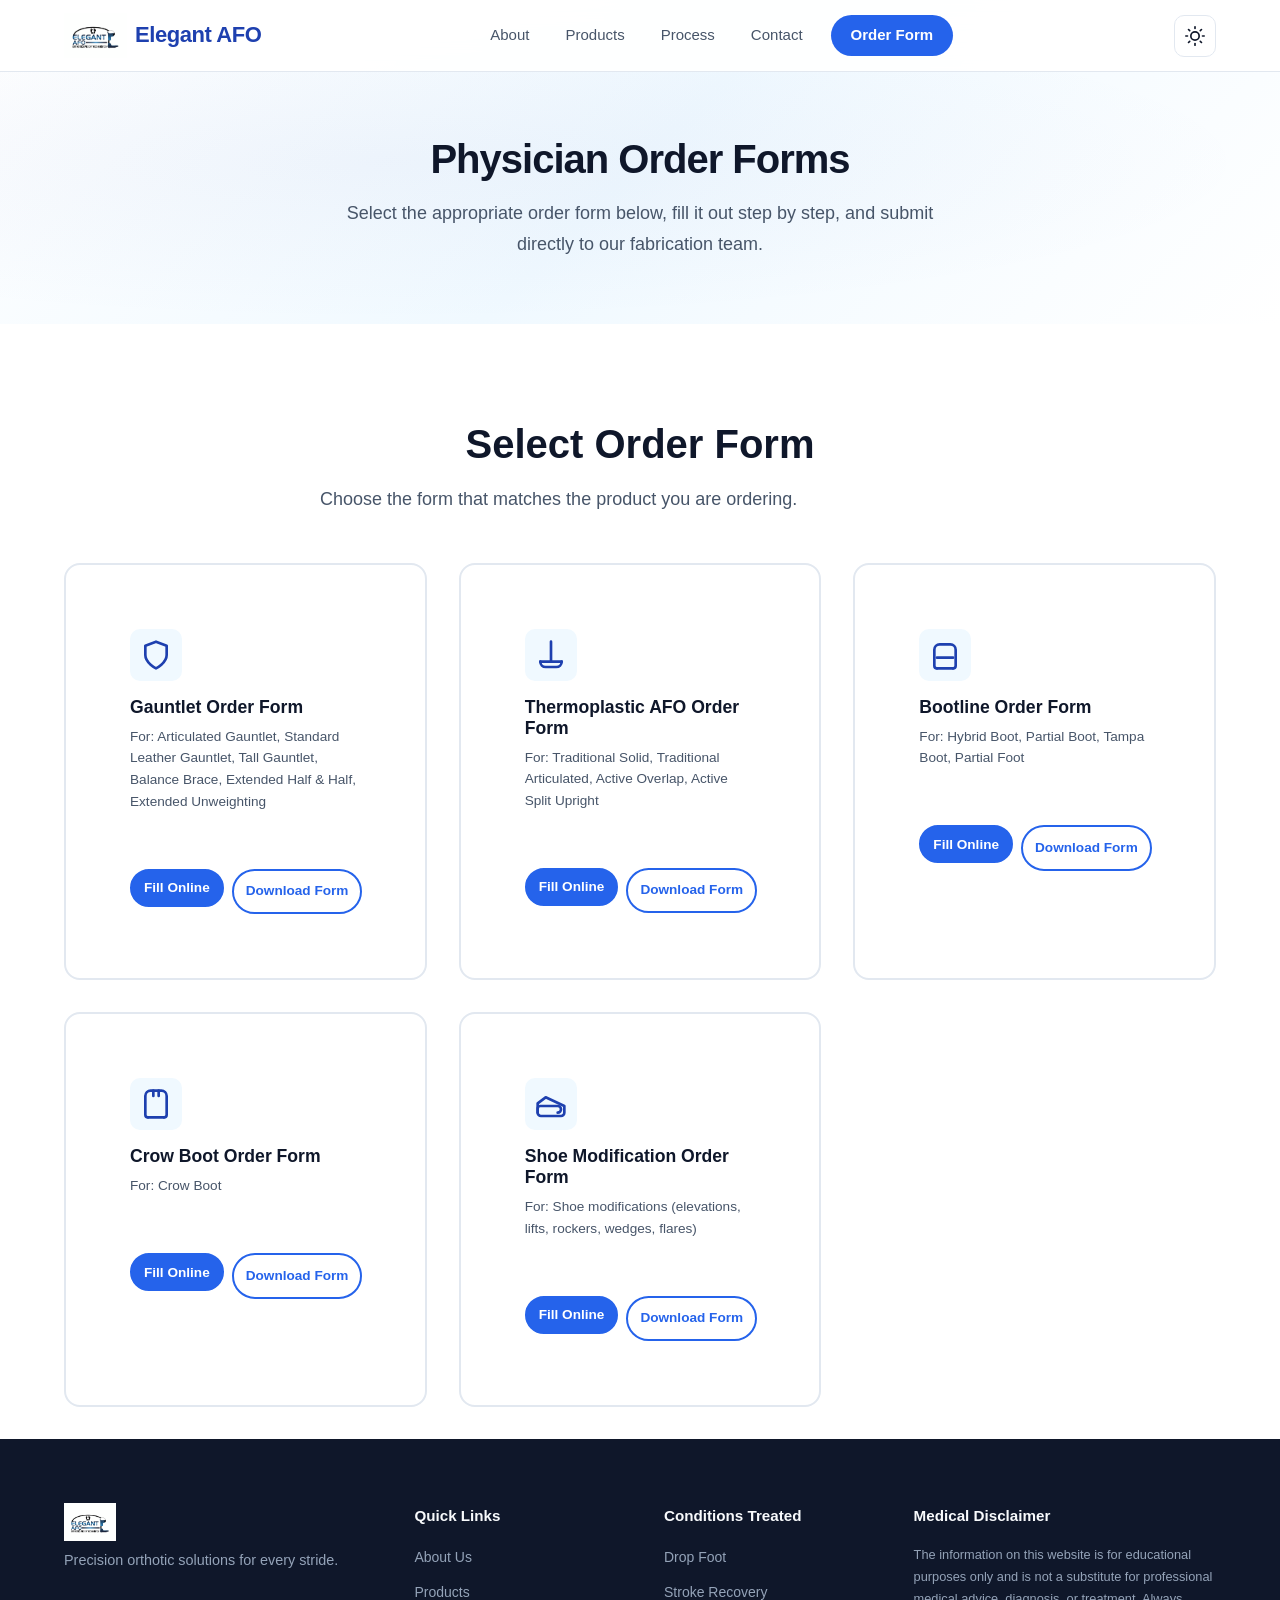
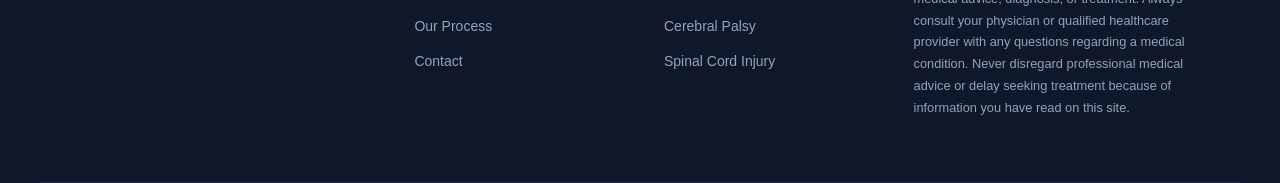
==== order.html @ f3513c24 "Replace meaningless order form icons with relevant product icons (shield, leg, boots)" ====
<!DOCTYPE html>
<html lang="en" data-theme="light">
<head>
  <meta charset="UTF-8">
  <meta name="viewport" content="width=device-width, initial-scale=1.0">
  <meta name="description" content="Submit custom AFO order forms directly to Elegant AFO Orthotics. Physicians can fill out order forms online in-browser and submit instantly.">
  <title>Order Form | Elegant AFO Orthotics</title>
  <link rel="stylesheet" href="style.css">
</head>
<body>

  <!-- ==================== HEADER & NAVIGATION ==================== -->
  <header class="site-header" role="banner">
    <nav class="navbar" role="navigation" aria-label="Main navigation">
      <div class="nav-container">
        <a href="index.html#hero" class="nav-logo" aria-label="Elegant AFO Orthotics - Home">
          <img src="logo.png" alt="Elegant AFO Orthotics company logo" class="logo-img" width="180" height="50">
          <span class="logo-text">Elegant AFO</span>
        </a>

        <button class="mobile-menu-btn" aria-label="Toggle navigation menu" aria-expanded="false" aria-controls="primary-nav">
          <span class="hamburger-line"></span>
          <span class="hamburger-line"></span>
          <span class="hamburger-line"></span>
        </button>

        <ul class="nav-links" id="primary-nav" role="menubar">
          <li role="none"><a href="index.html#about" role="menuitem" class="nav-link">About</a></li>
          <li role="none"><a href="index.html#products" role="menuitem" class="nav-link">Products</a></li>
          <li role="none"><a href="index.html#process" role="menuitem" class="nav-link">Process</a></li>
          <li role="none"><a href="index.html#contact" role="menuitem" class="nav-link">Contact</a></li>
          <li role="none">
            <a href="order.html" role="menuitem" class="nav-link nav-cta-link">Order Form</a>
          </li>
        </ul>

        <button class="theme-toggle" id="themeToggle" type="button" aria-label="Switch to dark mode">
          <svg class="icon-sun" xmlns="http://www.w3.org/2000/svg" width="20" height="20" viewBox="0 0 24 24" fill="none" stroke="currentColor" stroke-width="2" stroke-linecap="round" stroke-linejoin="round" aria-hidden="true">
            <circle cx="12" cy="12" r="5"></circle>
            <line x1="12" y1="1" x2="12" y2="3"></line>
            <line x1="12" y1="21" x2="12" y2="23"></line>
            <line x1="4.22" y1="4.22" x2="5.64" y2="5.64"></line>
            <line x1="18.36" y1="18.36" x2="19.78" y2="19.78"></line>
            <line x1="1" y1="12" x2="3" y2="12"></line>
            <line x1="21" y1="12" x2="23" y2="12"></line>
            <line x1="4.22" y1="19.78" x2="5.64" y2="18.36"></line>
            <line x1="18.36" y1="5.64" x2="19.78" y2="4.22"></line>
          </svg>
          <svg class="icon-moon" xmlns="http://www.w3.org/2000/svg" width="20" height="20" viewBox="0 0 24 24" fill="none" stroke="currentColor" stroke-width="2" stroke-linecap="round" stroke-linejoin="round" aria-hidden="true">
            <path d="M21 12.79A9 9 0 1 1 11.21 3 7 7 0 0 0 21 12.79z"></path>
          </svg>
        </button>
      </div>
    </nav>
  </header>

  <main id="main-content">

    <!-- ==================== HERO ==================== -->
    <section class="order-hero">
      <div class="order-hero-overlay"></div>
      <div class="order-hero-content">
        <h1 class="order-hero-title">Physician Order Forms</h1>
        <p class="order-hero-subtitle">
          Select the appropriate order form below, fill it out step by step, and submit directly to our fabrication team.
        </p>
      </div>
    </section>

    <!-- ==================== FORM TYPE SELECTOR (CARDS) ==================== -->
    <section class="section form-select-section" id="formSelectSection">
      <div class="container">
        <h2 class="section-title" style="text-align:center">Select Order Form</h2>
        <p class="section-lead">Choose the form that matches the product you are ordering.</p>

        <div class="form-cards-grid" id="formCardGrid">

          <div class="form-card" data-form="gauntlet">
            <button type="button" class="form-card-body" data-form="gauntlet" aria-pressed="false">
              <span class="form-card-icon">
                <svg xmlns="http://www.w3.org/2000/svg" width="32" height="32" viewBox="0 0 24 24" fill="none" stroke="currentColor" stroke-width="2" stroke-linecap="round" stroke-linejoin="round"><path d="M12 22s8-4 8-10V5l-8-3-8 3v7c0 6 8 10 8 10z"/></svg>
              </span>
              <span class="form-card-title">Gauntlet Order Form</span>
              <span class="form-card-desc">For: Articulated Gauntlet, Standard Leather Gauntlet, Tall Gauntlet, Balance Brace, Extended Half &amp; Half, Extended Unweighting</span>
            </button>
            <div class="form-card-actions">
              <button type="button" class="form-card-btn form-card-btn-primary" data-form="gauntlet">Fill Online</button>
              <a href="Order forms/Gauntlet Order Form (Fillable).pdf" class="form-card-btn form-card-btn-secondary" download target="_blank" rel="noopener noreferrer">Download Form</a>
            </div>
          </div>

          <div class="form-card" data-form="thermoplastic">
            <button type="button" class="form-card-body" data-form="thermoplastic" aria-pressed="false">
              <span class="form-card-icon">
                <svg xmlns="http://www.w3.org/2000/svg" width="32" height="32" viewBox="0 0 24 24" fill="none" stroke="currentColor" stroke-width="2" stroke-linecap="round" stroke-linejoin="round"><path d="M12 2v15"/><path d="M4 17h16"/><path d="M4 17a4 4 0 0 0 4 4h8a4 4 0 0 0 4-4"/></svg>
              </span>
              <span class="form-card-title">Thermoplastic AFO Order Form</span>
              <span class="form-card-desc">For: Traditional Solid, Traditional Articulated, Active Overlap, Active Split Upright</span>
            </button>
            <div class="form-card-actions">
              <button type="button" class="form-card-btn form-card-btn-primary" data-form="thermoplastic">Fill Online</button>
              <a href="Order forms/Thermoplastic AFO Order Form (Fillable).pdf" class="form-card-btn form-card-btn-secondary" download target="_blank" rel="noopener noreferrer">Download Form</a>
            </div>
          </div>

          <div class="form-card" data-form="bootline">
            <button type="button" class="form-card-body" data-form="bootline" aria-pressed="false">
              <span class="form-card-icon">
                <svg xmlns="http://www.w3.org/2000/svg" width="32" height="32" viewBox="0 0 24 24" fill="none" stroke="currentColor" stroke-width="2" stroke-linecap="round" stroke-linejoin="round"><path d="M6 22h12"/><path d="M6 22a2 2 0 0 1-2-2V8a4 4 0 0 1 4-4h8a4 4 0 0 1 4 4v12a2 2 0 0 1-2 2"/><path d="M6 14h12"/></svg>
              </span>
              <span class="form-card-title">Bootline Order Form</span>
              <span class="form-card-desc">For: Hybrid Boot, Partial Boot, Tampa Boot, Partial Foot</span>
            </button>
            <div class="form-card-actions">
              <button type="button" class="form-card-btn form-card-btn-primary" data-form="bootline">Fill Online</button>
              <a href="Order forms/Bootline Order Form (Fillable).pdf" class="form-card-btn form-card-btn-secondary" download target="_blank" rel="noopener noreferrer">Download Form</a>
            </div>
          </div>

          <div class="form-card" data-form="crow">
            <button type="button" class="form-card-body" data-form="crow" aria-pressed="false">
              <span class="form-card-icon">
                <svg xmlns="http://www.w3.org/2000/svg" width="32" height="32" viewBox="0 0 24 24" fill="none" stroke="currentColor" stroke-width="2" stroke-linecap="round" stroke-linejoin="round"><path d="M6 22h12"/><path d="M6 22a2 2 0 0 1-2-2V6a4 4 0 0 1 4-4h8a4 4 0 0 1 4 4v14a2 2 0 0 1-2 2"/><path d="M10 2v4"/><path d="M14 2v4"/></svg>
              </span>
              <span class="form-card-title">Crow Boot Order Form</span>
              <span class="form-card-desc">For: Crow Boot</span>
            </button>
            <div class="form-card-actions">
              <button type="button" class="form-card-btn form-card-btn-primary" data-form="crow">Fill Online</button>
              <a href="Order forms/Crow Boot Order Form (Fillable).pdf" class="form-card-btn form-card-btn-secondary" download target="_blank" rel="noopener noreferrer">Download Form</a>
            </div>
          </div>

          <div class="form-card" data-form="shoe">
            <button type="button" class="form-card-body" data-form="shoe" aria-pressed="false">
              <span class="form-card-icon">
                <svg xmlns="http://www.w3.org/2000/svg" width="32" height="32" viewBox="0 0 24 24" fill="none" stroke="currentColor" stroke-width="2" stroke-linecap="round" stroke-linejoin="round"><path d="M17 18.5a2.5 2.5 0 0 0 0-5H4a2 2 0 0 0-2 2v3"></path><path d="M2 18.5a2.5 2.5 0 0 0 2.5 2.5h15a2.5 2.5 0 0 0 2.5-2.5v-5L8 7l-6 4.5v7Z"></path></svg>
              </span>
              <span class="form-card-title">Shoe Modification Order Form</span>
              <span class="form-card-desc">For: Shoe modifications (elevations, lifts, rockers, wedges, flares)</span>
            </button>
            <div class="form-card-actions">
              <button type="button" class="form-card-btn form-card-btn-primary" data-form="shoe">Fill Online</button>
              <a href="Order forms/Shoe Modification Order Form (Fillable).pdf" class="form-card-btn form-card-btn-secondary" download target="_blank" rel="noopener noreferrer">Download Form</a>
            </div>
          </div>

        </div>
      </div>
    </section>

    <!-- ==================== STEPPER ORDER FORM ==================== -->
    <section class="section order-form-section" id="orderFormSection" style="display:none">
      <div class="container">
        <div class="order-form-card" id="orderFormWrapper">

          <!-- Header -->
          <div class="order-form-header">
            <div class="form-header-top">
              <h2 class="section-title" id="selectedFormTitle" style="margin-bottom:0"></h2>
              <button type="button" id="changeProductBtn" class="btn-link">Change product</button>
            </div>
            <p class="section-lead" style="margin-bottom:0">Complete the steps below to submit your order.</p>
          </div>

          <!-- Progress Bar -->
          <div class="stepper" id="stepper">
            <div class="step-indicator active" data-step="1">
              <span class="step-circle">1</span>
              <span class="step-label">Prescriber &amp; Patient</span>
            </div>
            <div class="step-connector"></div>
            <div class="step-indicator" data-step="2">
              <span class="step-circle">2</span>
              <span class="step-label">Product Specs</span>
            </div>
            <div class="step-connector"></div>
            <div class="step-indicator" data-step="3">
              <span class="step-circle">3</span>
              <span class="step-label">Review &amp; Submit</span>
            </div>
          </div>

          <form id="orderForm" action="https://formspree.io/f/mgogaeew" method="POST">

            <input type="hidden" name="_subject" id="formSubject" value="">
            <input type="hidden" name="formType" id="formTypeInput" value="">

            <!-- ====== STEP 1: Prescriber & Patient ====== -->
            <div class="step-panel active" id="step1">

              <fieldset class="form-fieldset">
                <legend class="fieldset-legend">Prescriber Information</legend>
                <div class="form-row">
                  <div class="form-group">
                    <label for="physicianName">Physician Name <span class="required">*</span></label>
                    <input type="text" id="physicianName" name="physicianName" required placeholder="Full name">
                  </div>
                  <div class="form-group">
                    <label for="facility">Facility Name</label>
                    <input type="text" id="facility" name="facility" placeholder="Clinic or hospital">
                  </div>
                </div>
                <div class="form-row">
                  <div class="form-group">
                    <label for="physicianEmail">Email Address <span class="required">*</span></label>
                    <input type="email" id="physicianEmail" name="physicianEmail" required placeholder="you@clinic.com">
                  </div>
                  <div class="form-group">
                    <label for="physicianPhone">Phone Number</label>
                    <input type="tel" id="physicianPhone" name="physicianPhone" placeholder="(818) 000-0000">
                  </div>
                </div>
              </fieldset>

              <fieldset class="form-fieldset">
                <legend class="fieldset-legend">Patient Information</legend>
                <div class="form-row">
                  <div class="form-group">
                    <label for="patientName">Patient Name <span class="required">*</span></label>
                    <input type="text" id="patientName" name="patientName" required placeholder="Full name">
                  </div>
                  <div class="form-group">
                    <label for="patientDob">Date of Birth</label>
                    <input type="date" id="patientDob" name="patientDob">
                  </div>
                </div>
                <div class="form-row form-row-4col">
                  <div class="form-group">
                    <label for="patientHeight">Height</label>
                    <input type="text" id="patientHeight" name="patientHeight" placeholder="e.g. 5'10&quot;">
                  </div>
                  <div class="form-group">
                    <label for="patientWeight">Weight</label>
                    <input type="text" id="patientWeight" name="patientWeight" placeholder="lbs">
                  </div>
                  <div class="form-group">
                    <label for="shoeSize">Shoe Size</label>
                    <input type="text" id="shoeSize" name="shoeSize" placeholder="e.g. 9D">
                  </div>
                </div>
                <div class="form-row form-row-3col">
                  <div class="form-group">
                    <label for="gender">Gender</label>
                    <select id="gender" name="gender">
                      <option value="">Select...</option>
                      <option value="Male">Male</option>
                      <option value="Female">Female</option>
                    </select>
                  </div>
                  <div class="form-group">
                    <label for="laterality">Laterality</label>
                    <select id="laterality" name="laterality">
                      <option value="">Select...</option>
                      <option value="Left">Left</option>
                      <option value="Right">Right</option>
                      <option value="Bilateral">Bilateral</option>
                    </select>
                  </div>
                  <div class="form-group">
                    <label for="icd10">ICD-10 Code</label>
                    <input type="text" id="icd10" name="icd10" placeholder="e.g. M21.37">
                  </div>
                </div>
                <div class="form-group">
                  <label for="diagnosis">Diagnosis <span class="required">*</span></label>
                  <input type="text" id="diagnosis" name="diagnosis" required placeholder="Primary diagnosis">
                </div>
              </fieldset>

            </div>

            <!-- ====== STEP 2: Product Specs ====== -->
            <div class="step-panel" id="step2">

              <!-- Gauntlet -->
              <div class="product-section" id="section-gauntlet" data-product="gauntlet" hidden>
                <fieldset class="form-fieldset">
                  <legend class="fieldset-legend">Gauntlet Specifications</legend>
                  <div class="form-row">
                    <div class="form-group">
                      <label for="gauntletHeight">Overall Height</label>
                      <input type="text" id="gauntletHeight" name="gauntletHeight" placeholder="e.g. Standard, Tall">
                    </div>
                    <div class="form-group">
                      <label for="gauntletLeatherColor">Leather Color</label>
                      <select id="gauntletLeatherColor" name="gauntletLeatherColor">
                        <option value="">Select...</option>
                        <option value="Black">Black</option>
                        <option value="Brown">Brown</option>
                        <option value="Tan">Tan</option>
                        <option value="White">White</option>
                        <option value="Beige">Beige</option>
                      </select>
                    </div>
                  </div>
                  <div class="form-row">
                    <div class="form-group">
                      <label for="gauntletHeel">Heel Style</label>
                      <select id="gauntletHeel" name="gauntletHeel">
                        <option value="">Select...</option>
                        <option value="Standard">Standard</option>
                        <option value="Extended">Extended</option>
                        <option value="Extended Flange">Extended Flange</option>
                      </select>
                    </div>
                    <div class="form-group">
                      <label for="gauntletClosure">Closure Type</label>
                      <select id="gauntletClosure" name="gauntletClosure">
                        <option value="">Select...</option>
                        <option value="Standard">Standard</option>
                        <option value="Velcro">Velcro</option>
                        <option value="Lace Up">Lace Up</option>
                        <option value="Combination">Combination</option>
                        <option value="Buckle">Buckle</option>
                      </select>
                    </div>
                  </div>
                  <div class="form-row">
                    <div class="form-group">
                      <label for="gauntletJoint">Joint Selection</label>
                      <input type="text" id="gauntletJoint" name="gauntletJoint" placeholder="Joint type or N/A">
                    </div>
                    <div class="form-group">
                      <label for="gauntletPlasticThickness">Plastic Thickness</label>
                      <select id="gauntletPlasticThickness" name="gauntletPlasticThickness">
                        <option value="">Select...</option>
                        <option value="3/16">3/16</option>
                        <option value="1/4">1/4</option>
                        <option value="5/16">5/16</option>
                        <option value="3/8">3/8</option>
                      </select>
                    </div>
                  </div>
                  <div class="form-row form-row-3col">
                    <div class="form-group checkbox-group">
                      <label class="checkbox-label">
                        <input type="checkbox" name="gauntletExtraPadding" value="yes">
                        <span>Extra Padding</span>
                      </label>
                    </div>
                    <div class="form-group checkbox-group">
                      <label class="checkbox-label">
                        <input type="checkbox" name="gauntletRemovableInsert" value="yes">
                        <span>Removable Insert</span>
                      </label>
                    </div>
                    <div class="form-group">
                      <label for="gauntletFootplateTrim">Foot Plate Trim</label>
                      <input type="text" id="gauntletFootplateTrim" name="gauntletFootplateTrim" placeholder="Trim type">
                    </div>
                  </div>
                  <div class="form-group">
                    <label for="gauntletFootplateCover">Foot Plate Cover</label>
                    <input type="text" id="gauntletFootplateCover" name="gauntletFootplateCover" placeholder="Cover type">
                  </div>
                </fieldset>
              </div>

              <!-- Thermoplastic AFO -->
              <div class="product-section" id="section-thermoplastic" data-product="thermoplastic" hidden>
                <fieldset class="form-fieldset">
                  <legend class="fieldset-legend">Thermoplastic AFO Specifications</legend>
                  <div class="form-group">
                    <label for="thermoProductType">Product Type</label>
                    <select id="thermoProductType" name="thermoProductType">
                      <option value="">Select...</option>
                      <option value="Traditional Solid">Traditional Solid</option>
                      <option value="Traditional Articulated">Traditional Articulated</option>
                      <option value="Active Overlap">Active Overlap</option>
                      <option value="Active Split Upright">Active Split Upright</option>
                    </select>
                  </div>
                  <div class="form-row">
                    <div class="form-group">
                      <label for="thermoColor">Color</label>
                      <input type="text" id="thermoColor" name="thermoColor" placeholder="Color choice">
                    </div>
                    <div class="form-group">
                      <label for="thermoTrimLine">Trim Line</label>
                      <input type="text" id="thermoTrimLine" name="thermoTrimLine" placeholder="Trim line specification">
                    </div>
                  </div>
                  <div class="form-row">
                    <div class="form-group">
                      <label for="thermoHinge">Hinge</label>
                      <input type="text" id="thermoHinge" name="thermoHinge" placeholder="Hinge type">
                    </div>
                    <div class="form-group">
                      <label for="thermoPlasticType">Plastic Type</label>
                      <input type="text" id="thermoPlasticType" name="thermoPlasticType" placeholder="e.g. Polypro, Copolyester">
                    </div>
                  </div>
                  <div class="form-row">
                    <div class="form-group">
                      <label for="thermoPlasticThickness">Plastic Thickness</label>
                      <select id="thermoPlasticThickness" name="thermoPlasticThickness">
                        <option value="">Select...</option>
                        <option value="3/16">3/16</option>
                        <option value="1/4">1/4</option>
                        <option value="5/16">5/16</option>
                        <option value="3/8">3/8</option>
                      </select>
                    </div>
                    <div class="form-group checkbox-group">
                      <label class="checkbox-label">
                        <input type="checkbox" name="thermoFoamLining" value="yes">
                        <span>Foam Lining</span>
                      </label>
                    </div>
                  </div>
                  <div class="form-row">
                    <div class="form-group">
                      <label for="thermoHeelCup">Heel Cup</label>
                      <input type="text" id="thermoHeelCup" name="thermoHeelCup" placeholder="Heel cup type or N/A">
                    </div>
                    <div class="form-group">
                      <label for="thermoDurometer">Durometer</label>
                      <input type="text" id="thermoDurometer" name="thermoDurometer" placeholder="e.g. 40, 50, 60">
                    </div>
                  </div>
                  <div class="form-row">
                    <div class="form-group">
                      <label for="thermoPlantarStop">Plantar Stop</label>
                      <input type="text" id="thermoPlantarStop" name="thermoPlantarStop" placeholder="Degree of plantar stop">
                    </div>
                    <div class="form-group">
                      <label for="thermoFootplateTrim">Foot Plate Trim</label>
                      <input type="text" id="thermoFootplateTrim" name="thermoFootplateTrim" placeholder="Trim type">
                    </div>
                  </div>
                  <div class="form-group">
                    <label for="thermoFootplateCover">Foot Plate Cover</label>
                    <input type="text" id="thermoFootplateCover" name="thermoFootplateCover" placeholder="Cover type">
                  </div>
                </fieldset>
              </div>

              <!-- Bootline -->
              <div class="product-section" id="section-bootline" data-product="bootline" hidden>
                <fieldset class="form-fieldset">
                  <legend class="fieldset-legend">Bootline Specifications</legend>
                  <div class="form-row">
                    <div class="form-group">
                      <label for="bootlineRocker">Rocker Type</label>
                      <input type="text" id="bootlineRocker" name="bootlineRocker" placeholder="Rocker style">
                    </div>
                    <div class="form-group">
                      <label for="bootlineMidCalfHeight">Mid-Calf Height</label>
                      <input type="text" id="bootlineMidCalfHeight" name="bootlineMidCalfHeight" placeholder="Inches">
                    </div>
                  </div>
                  <div class="form-row">
                    <div class="form-group">
                      <label for="bootlineMidCalfCirc">Mid-Calf Circumference</label>
                      <input type="text" id="bootlineMidCalfCirc" name="bootlineMidCalfCirc" placeholder="Inches">
                    </div>
                    <div class="form-group">
                      <label for="bootlineForefoot">Forefoot Measurement</label>
                      <input type="text" id="bootlineForefoot" name="bootlineForefoot" placeholder="Width or circumference">
                    </div>
                  </div>
                </fieldset>
              </div>

              <!-- Crow Boot -->
              <div class="product-section" id="section-crow" data-product="crow" hidden>
                <fieldset class="form-fieldset">
                  <legend class="fieldset-legend">Crow Boot Specifications</legend>
                  <div class="form-row">
                    <div class="form-group">
                      <label for="crowRocker">Rocker Type</label>
                      <input type="text" id="crowRocker" name="crowRocker" placeholder="Rocker style">
                    </div>
                    <div class="form-group">
                      <label for="crowPlasticColor">Plastic Color</label>
                      <input type="text" id="crowPlasticColor" name="crowPlasticColor" placeholder="Color choice">
                    </div>
                  </div>
                  <div class="form-row">
                    <div class="form-group">
                      <label for="crowPlasticType">Plastic Type</label>
                      <input type="text" id="crowPlasticType" name="crowPlasticType" placeholder="e.g. Polypro, Copolyester">
                    </div>
                    <div class="form-group">
                      <label for="crowLiner">Liner</label>
                      <input type="text" id="crowLiner" name="crowLiner" placeholder="Liner type">
                    </div>
                  </div>
                </fieldset>
              </div>

              <!-- Shoe Modification -->
              <div class="product-section" id="section-shoe" data-product="shoe" hidden>
                <fieldset class="form-fieldset">
                  <legend class="fieldset-legend">Shoe Modification Specifications</legend>
                  <p class="fieldset-hint">Select all modification types required:</p>
                  <div class="checkbox-grid">
                    <label class="checkbox-label"><input type="checkbox" name="shoeModType" value="Elevation"><span>Elevation</span></label>
                    <label class="checkbox-label"><input type="checkbox" name="shoeModType" value="Lift"><span>Lift</span></label>
                    <label class="checkbox-label"><input type="checkbox" name="shoeModType" value="Rocker"><span>Rocker</span></label>
                    <label class="checkbox-label"><input type="checkbox" name="shoeModType" value="Wedge"><span>Wedge</span></label>
                    <label class="checkbox-label"><input type="checkbox" name="shoeModType" value="Flare"><span>Flare</span></label>
                    <label class="checkbox-label"><input type="checkbox" name="shoeModType" value="Heel Cup"><span>Heel Cup</span></label>
                    <label class="checkbox-label"><input type="checkbox" name="shoeModType" value="Pad"><span>Pad</span></label>
                    <label class="checkbox-label"><input type="checkbox" name="shoeModType" value="Arch Support"><span>Arch Support</span></label>
                    <label class="checkbox-label"><input type="checkbox" name="shoeModType" value="Metatarsal Pad"><span>Metatarsal Pad</span></label>
                    <label class="checkbox-label"><input type="checkbox" name="shoeModType" value="Other"><span>Other</span></label>
                  </div>
                  <div class="form-group" style="margin-top:var(--space-lg)">
                    <label for="shoeModOtherDesc">If Other, describe:</label>
                    <input type="text" id="shoeModOtherDesc" name="shoeModOtherDesc" placeholder="Describe the modification">
                  </div>
                </fieldset>
              </div>

              <!-- Cast Correction -->
              <div class="product-section" id="section-cast" data-product="cast" hidden>
                <fieldset class="form-fieldset">
                  <legend class="fieldset-legend">Cast Correction</legend>
                  <div class="form-row form-row-3col">
                    <div class="form-group">
                      <label for="castAnkle">Ankle Angle</label>
                      <input type="text" id="castAnkle" name="castAnkle" placeholder="Degrees">
                    </div>
                    <div class="form-group">
                      <label for="castHindfoot">Hindfoot Position</label>
                      <input type="text" id="castHindfoot" name="castHindfoot" placeholder="Varus/Valgus degrees">
                    </div>
                    <div class="form-group">
                      <label for="castForefoot">Forefoot Position</label>
                      <input type="text" id="castForefoot" name="castForefoot" placeholder="Varus/Valgus degrees">
                    </div>
                  </div>
                </fieldset>
              </div>

            </div>

            <!-- ====== STEP 3: Review & Submit ====== -->
            <div class="step-panel" id="step3">

              <!-- Review Summary -->
              <div class="review-section">
                <h3 class="review-heading">Order Summary</h3>
                <div id="reviewContent" class="review-content">
                  <p class="text-muted" style="text-align:center;padding:var(--space-xl) 0">Loading summary...</p>
                </div>
              </div>

              <fieldset class="form-fieldset">
                <legend class="fieldset-legend">Shipping &amp; Billing</legend>
                <div class="form-row">
                  <div class="form-group">
                    <label for="shipToName">Ship To Name <span class="required">*</span></label>
                    <input type="text" id="shipToName" name="shipToName" required placeholder="Recipient name">
                  </div>
                  <div class="form-group">
                    <label for="billToName">Bill To Name</label>
                    <input type="text" id="billToName" name="billToName" placeholder="If different from ship to">
                  </div>
                </div>
                <div class="form-group">
                  <label for="shipToAddress">Ship To Address <span class="required">*</span></label>
                  <input type="text" id="shipToAddress" name="shipToAddress" required placeholder="Street address, city, state, zip">
                </div>
                <div class="form-row">
                  <div class="form-group">
                    <label for="poNumber">PO Number</label>
                    <input type="text" id="poNumber" name="poNumber" placeholder="Purchase order number">
                  </div>
                  <div class="form-group">
                    <label for="priority">Fabrication Priority</label>
                    <select id="priority" name="priority">
                      <option value="Standard">Standard</option>
                      <option value="Rush">Rush</option>
                      <option value="Emergency">Emergency</option>
                    </select>
                  </div>
                </div>
              </fieldset>

              <fieldset class="form-fieldset">
                <legend class="fieldset-legend">Additional Notes</legend>
                <div class="form-group">
                  <label for="shippingMethod">Shipping Method</label>
                  <select id="shippingMethod" name="shippingMethod">
                    <option value="Ground">Ground</option>
                    <option value="3 Day">3 Day</option>
                    <option value="2 Day">2 Day</option>
                    <option value="Overnight">Overnight</option>
                  </select>
                </div>
                <div class="form-group">
                  <label for="formNotes">Special Instructions</label>
                  <textarea id="formNotes" name="formNotes" rows="3" placeholder="Any special instructions or notes for our fabrication team"></textarea>
                </div>
              </fieldset>

              <div class="form-actions">
                <button type="submit" class="btn btn-primary btn-submit btn-order-submit">Submit Order</button>
                <div class="form-actions-secondary">
                  <a href="#" id="downloadBlankLink" class="btn btn-secondary" style="display:none" download>Download Blank PDF</a>
                </div>
              </div>

            </div>

            <!-- ====== STEP NAVIGATION ====== -->
            <div class="step-nav">
              <button type="button" class="btn btn-secondary" id="prevBtn" style="display:none">
                <svg xmlns="http://www.w3.org/2000/svg" width="16" height="16" viewBox="0 0 24 24" fill="none" stroke="currentColor" stroke-width="2" stroke-linecap="round" stroke-linejoin="round"><polyline points="15 18 9 12 15 6"></polyline></svg>
                Back
              </button>
              <button type="button" class="btn btn-primary" id="nextBtn">
                Next
                <svg xmlns="http://www.w3.org/2000/svg" width="16" height="16" viewBox="0 0 24 24" fill="none" stroke="currentColor" stroke-width="2" stroke-linecap="round" stroke-linejoin="round"><polyline points="9 18 15 12 9 6"></polyline></svg>
              </button>
            </div>

          </form>

          <div class="form-success" id="orderSuccess" role="status" aria-live="polite" hidden>
            <svg xmlns="http://www.w3.org/2000/svg" width="24" height="24" viewBox="0 0 24 24" fill="none" stroke="currentColor" stroke-width="2" stroke-linecap="round" stroke-linejoin="round" aria-hidden="true"><path d="M22 11.08V12a10 10 0 1 1-5.93-9.14"></path><polyline points="22 4 12 14.01 9 11.01"></polyline></svg>
            <p><strong>Order submitted!</strong> Your order has been received. Our fabrication team will review it and contact you within one business day.</p>
          </div>

        </div>
      </div>
    </section>

  </main>

  <!-- ==================== FOOTER ==================== -->
  <footer class="site-footer" role="contentinfo">
    <div class="container footer-grid">
      <div class="footer-brand">
        <img src="logo.png" alt="Elegant AFO Orthotics logo" class="footer-logo" width="140" height="40">
        <p class="footer-tagline">Precision orthotic solutions for every stride.</p>
      </div>
      <div class="footer-links">
        <h4>Quick Links</h4>
        <ul>
          <li><a href="index.html#about">About Us</a></li>
          <li><a href="index.html#products">Products</a></li>
          <li><a href="index.html#process">Our Process</a></li>
          <li><a href="index.html#contact">Contact</a></li>
        </ul>
      </div>
      <div class="footer-links">
        <h4>Conditions Treated</h4>
        <ul>
          <li><a href="index.html#products">Drop Foot</a></li>
          <li><a href="index.html#products">Stroke Recovery</a></li>
          <li><a href="index.html#products">Cerebral Palsy</a></li>
          <li><a href="index.html#products">Spinal Cord Injury</a></li>
        </ul>
      </div>
      <div class="footer-disclaimer">
        <h4>Medical Disclaimer</h4>
        <p>The information on this website is for educational purposes only and is not a substitute for professional medical advice, diagnosis, or treatment. Always consult your physician or qualified healthcare provider with any questions regarding a medical condition. Never disregard professional medical advice or delay seeking treatment because of information you have read on this site.</p>
      </div>
    </div>
  </footer>

  <script src="main.js"></script>
  <script src="order.js"></script>
</body>
</html>
---- style.css ----
/* ============================================================
   ELEGANT AFO ORTHOTICS - MASTER STYLESHEET
   ============================================================ */

/* ---------- CSS CUSTOM PROPERTIES (Light Mode Default) ---------- */
:root {
  /* Brand palette */
  --primary-blue: #0F172A;
  --brand-blue: #1E40AF;
  --action-blue: #2563EB;
  --light-blue: #F0F9FF;

  /* Extended palette */
  --brand-blue-hover: #1D4ED8;
  --action-blue-hover: #1D4ED8;
  --action-blue-active: #1E40AF;
  --success-green: #16A34A;
  --success-bg: #F0FDF4;
  --error-red: #DC2626;
  --error-bg: #FEF2F2;

  /* Surfaces */
  --bg-body: #FFFFFF;
  --bg-section-alt: var(--light-blue);
  --bg-card: #FFFFFF;
  --bg-card-hover: #F8FAFC;
  --bg-nav: rgba(255, 255, 255, 0.92);
  --bg-footer: var(--primary-blue);

  /* Text */
  --text-primary: var(--primary-blue);
  --text-secondary: #475569;
  --text-muted: #64748B;
  --text-on-dark: #F8FAFC;
  --text-on-dark-muted: #94A3B8;
  --text-on-action: #FFFFFF;

  /* Borders */
  --border-light: #E2E8F0;
  --border-medium: #CBD5E1;

  /* Shadows */
  --shadow-sm: 0 1px 2px rgba(15, 23, 42, 0.05);
  --shadow-md: 0 4px 12px rgba(15, 23, 42, 0.08);
  --shadow-lg: 0 12px 32px rgba(15, 23, 42, 0.12);
  --shadow-card: 0 2px 8px rgba(15, 23, 42, 0.06);
  --shadow-card-hover: 0 8px 24px rgba(15, 23, 42, 0.12);

  /* Spacing */
  --space-xs: 0.25rem;
  --space-sm: 0.5rem;
  --space-md: 1rem;
  --space-lg: 1.5rem;
  --space-xl: 2rem;
  --space-2xl: 3rem;
  --space-3xl: 4rem;
  --space-4xl: 6rem;

  /* Typography */
  --font-sans: 'Inter', -apple-system, BlinkMacSystemFont, 'Segoe UI', Roboto, Oxygen, Ubuntu, Cantarell, sans-serif;
  --font-heading: 'Inter', -apple-system, BlinkMacSystemFont, 'Segoe UI', Roboto, sans-serif;

  /* Layout */
  --max-width: 1200px;
  --nav-height: 72px;
  --radius-sm: 6px;
  --radius-md: 10px;
  --radius-lg: 16px;
  --radius-full: 9999px;

  /* Transitions */
  --transition-fast: 150ms ease;
  --transition-base: 250ms ease;
  --transition-slow: 400ms ease;
}

/* ---------- DARK MODE ---------- */
[data-theme="dark"] {
  --bg-body: #0B1120;
  --bg-section-alt: #0F1A2E;
  --bg-card: #131D33;
  --bg-card-hover: #1A2540;
  --bg-nav: rgba(11, 17, 32, 0.94);
  --bg-footer: #060B14;

  --text-primary: #F1F5F9;
  --text-secondary: #94A3B8;
  --text-muted: #64748B;

  --border-light: #1E293B;
  --border-medium: #334155;

  --shadow-sm: 0 1px 2px rgba(0, 0, 0, 0.3);
  --shadow-md: 0 4px 12px rgba(0, 0, 0, 0.4);
  --shadow-lg: 0 12px 32px rgba(0, 0, 0, 0.5);
  --shadow-card: 0 2px 8px rgba(0, 0, 0, 0.3);
  --shadow-card-hover: 0 8px 24px rgba(0, 0, 0, 0.5);

  --light-blue: #0F1A2E;
  --success-bg: #052E16;
  --error-bg: #450A0A;
}

/* ---------- RESET & BASE ---------- */
*,
*::before,
*::after {
  box-sizing: border-box;
  margin: 0;
  padding: 0;
}

html {
  scroll-behavior: smooth;
  scroll-padding-top: var(--nav-height);
  -webkit-text-size-adjust: 100%;
}

body {
  font-family: var(--font-sans);
  font-size: 1rem;
  line-height: 1.65;
  color: var(--text-primary);
  background-color: var(--bg-body);
  -webkit-font-smoothing: antialiased;
  -moz-osx-font-smoothing: grayscale;
  transition: background-color var(--transition-base), color var(--transition-base);
}

img {
  display: block;
  max-width: 100%;
  height: auto;
}

a {
  color: var(--action-blue);
  text-decoration: none;
  transition: color var(--transition-fast);
}

a:hover {
  color: var(--action-blue-hover);
}

a:focus-visible,
button:focus-visible,
input:focus-visible,
select:focus-visible {
  outline: 3px solid var(--action-blue);
  outline-offset: 2px;
}

ul {
  list-style: none;
}

/* ---------- UTILITY ---------- */
.container {
  width: 100%;
  max-width: var(--max-width);
  margin-inline: auto;
  padding-inline: var(--space-lg);
}

.section {
  padding-block: var(--space-4xl);
}

.section-title {
  font-family: var(--font-heading);
  font-size: clamp(1.75rem, 4vw, 2.5rem);
  font-weight: 700;
  line-height: 1.2;
  color: var(--text-primary);
  margin-bottom: var(--space-md);
}

.section-lead {
  font-size: 1.125rem;
  color: var(--text-secondary);
  max-width: 640px;
  margin-inline: auto;
  margin-bottom: var(--space-2xl);
  line-height: 1.7;
}

.required {
  color: var(--error-red);
}

/* ---------- BUTTONS ---------- */
.btn {
  display: inline-flex;
  align-items: center;
  justify-content: center;
  gap: var(--space-sm);
  padding: 0.8125rem 1.75rem;
  font-family: var(--font-sans);
  font-size: 1rem;
  font-weight: 600;
  line-height: 1.25;
  border: 2px solid transparent;
  border-radius: var(--radius-full);
  cursor: pointer;
  transition: all var(--transition-fast);
  text-decoration: none;
  white-space: nowrap;
}

.btn-primary {
  background-color: var(--action-blue);
  color: var(--text-on-action);
  border-color: var(--action-blue);
}

.btn-primary:hover,
.btn-primary:focus-visible {
  background-color: var(--action-blue-hover);
  border-color: var(--action-blue-hover);
  color: var(--text-on-action);
  box-shadow: 0 4px 16px rgba(37, 99, 235, 0.35);
}

.btn-primary:active {
  background-color: var(--action-blue-active);
  transform: translateY(1px);
}

.btn-secondary {
  background-color: transparent;
  color: var(--text-primary);
  border-color: var(--border-medium);
}

.btn-secondary:hover,
.btn-secondary:focus-visible {
  border-color: var(--brand-blue);
  color: var(--brand-blue);
  background-color: var(--light-blue);
}

/* ============================================================
   HEADER & NAVIGATION
   ============================================================ */
.site-header {
  position: fixed;
  top: 0;
  left: 0;
  right: 0;
  z-index: 1000;
  background-color: var(--bg-nav);
  backdrop-filter: blur(12px);
  -webkit-backdrop-filter: blur(12px);
  border-bottom: 1px solid var(--border-light);
  height: var(--nav-height);
}

.site-header.menu-open {
  z-index: 2000;
}

.navbar {
  height: 100%;
}

.nav-container {
  display: flex;
  align-items: center;
  justify-content: space-between;
  height: 100%;
  max-width: var(--max-width);
  margin-inline: auto;
  padding-inline: var(--space-lg);
}

/* Logo */
.nav-logo {
  display: flex;
  align-items: center;
  gap: var(--space-sm);
  text-decoration: none;
  color: var(--text-primary);
  flex-shrink: 0;
}

.logo-img {
  max-height: 46px;
  width: auto;
  object-fit: contain;
}

.logo-text {
  font-size: 1.375rem;
  font-weight: 800;
  letter-spacing: -0.02em;
  color: var(--brand-blue);
}

[data-theme="dark"] .logo-text {
  color: #60A5FA;
}

/* Nav Links */
.nav-links {
  display: flex;
  align-items: center;
  gap: var(--space-xs);
}

.nav-link {
  display: inline-flex;
  align-items: center;
  padding: 0.5rem 1rem;
  font-size: 0.9375rem;
  font-weight: 500;
  color: var(--text-secondary);
  border-radius: var(--radius-sm);
  transition: all var(--transition-fast);
  text-decoration: none;
}

.nav-link:hover,
.nav-link:focus-visible {
  color: var(--action-blue);
  background-color: var(--light-blue);
}

[data-theme="dark"] .nav-link:hover,
[data-theme="dark"] .nav-link:focus-visible {
  background-color: rgba(37, 99, 235, 0.12);
}

.nav-cta-link {
  background-color: var(--action-blue);
  color: var(--text-on-action) !important;
  font-weight: 600;
  border-radius: var(--radius-full);
  padding: 0.5rem 1.25rem;
  margin-left: var(--space-sm);
}

.nav-cta-link:hover {
  background-color: var(--action-blue-hover);
  box-shadow: 0 2px 12px rgba(37, 99, 235, 0.3);
}

/* Theme Toggle */
.theme-toggle {
  display: inline-flex;
  align-items: center;
  justify-content: center;
  width: 42px;
  height: 42px;
  border: 1px solid var(--border-light);
  border-radius: var(--radius-md);
  background: var(--bg-card);
  color: var(--text-primary);
  cursor: pointer;
  transition: all var(--transition-fast);
  flex-shrink: 0;
  margin-left: var(--space-sm);
}

.theme-toggle:hover {
  border-color: var(--brand-blue);
  color: var(--brand-blue);
  background-color: var(--light-blue);
}

[data-theme="dark"] .theme-toggle {
  background: var(--bg-card);
  border-color: var(--border-light);
  color: var(--text-primary);
}

[data-theme="dark"] .theme-toggle:hover {
  background-color: rgba(37, 99, 235, 0.15);
  border-color: #60A5FA;
  color: #60A5FA;
}

/* Sun/Moon icon visibility */
[data-theme="light"] .icon-moon { display: none; }
[data-theme="dark"] .icon-sun { display: none; }
[data-theme="light"] .icon-sun { display: block; }
[data-theme="dark"] .icon-moon { display: block; }

/* Hamburger */
.mobile-menu-btn {
  display: none;
  flex-direction: column;
  justify-content: center;
  gap: 5px;
  width: 42px;
  height: 42px;
  padding: 10px;
  border: 1px solid var(--border-light);
  border-radius: var(--radius-md);
  background: var(--bg-card);
  cursor: pointer;
}

.hamburger-line {
  display: block;
  width: 22px;
  height: 2px;
  background-color: var(--text-primary);
  border-radius: 2px;
  transition: all var(--transition-fast);
}

.mobile-menu-btn[aria-expanded="true"] .hamburger-line:nth-child(1) {
  transform: rotate(45deg) translate(5px, 5px);
}
.mobile-menu-btn[aria-expanded="true"] .hamburger-line:nth-child(2) {
  opacity: 0;
}
.mobile-menu-btn[aria-expanded="true"] .hamburger-line:nth-child(3) {
  transform: rotate(-45deg) translate(5px, -5px);
}

/* ============================================================
   HERO SECTION
   ============================================================ */
.hero {
  position: relative;
  display: flex;
  align-items: center;
  min-height: 100vh;
  padding-top: var(--nav-height);
  background: linear-gradient(135deg, var(--bg-body) 0%, var(--light-blue) 50%, var(--bg-body) 100%);
  overflow: hidden;
}

[data-theme="dark"] .hero {
  background: linear-gradient(135deg, var(--bg-body) 0%, var(--bg-section-alt) 50%, var(--bg-body) 100%);
}

.hero-overlay {
  position: absolute;
  inset: 0;
  background: radial-gradient(ellipse at 30% 50%, rgba(30, 64, 175, 0.04) 0%, transparent 70%);
  pointer-events: none;
}

[data-theme="dark"] .hero-overlay {
  background: radial-gradient(ellipse at 30% 50%, rgba(37, 99, 235, 0.08) 0%, transparent 70%);
}

.hero-content {
  position: relative;
  z-index: 2;
  max-width: 680px;
  padding: var(--space-4xl) var(--space-lg);
  margin-inline: auto;
  text-align: center;
}

.hero-title {
  font-family: var(--font-heading);
  font-size: clamp(2rem, 5vw, 3.25rem);
  font-weight: 800;
  line-height: 1.15;
  color: var(--text-primary);
  margin-bottom: var(--space-lg);
  letter-spacing: -0.025em;
}

.hero-subtitle {
  font-size: clamp(1.05rem, 2.2vw, 1.25rem);
  color: var(--text-secondary);
  line-height: 1.75;
  margin-bottom: var(--space-2xl);
  max-width: 600px;
  margin-inline: auto;
}

.hero-actions {
  display: flex;
  flex-wrap: wrap;
  gap: var(--space-md);
  justify-content: center;
}

.hero-image-area {
  position: absolute;
  right: -5%;
  top: 50%;
  transform: translateY(-50%);
  width: 40%;
  max-width: 480px;
  opacity: 0.12;
  pointer-events: none;
}

.hero-placeholder {
  display: flex;
  flex-direction: column;
  align-items: center;
  justify-content: center;
  gap: var(--space-sm);
  aspect-ratio: 4 / 3;
  border: 2px dashed var(--border-medium);
  border-radius: var(--radius-lg);
  color: var(--text-muted);
  font-size: 0.875rem;
}

/* ============================================================
   ABOUT SECTION
   ============================================================ */
.about {
  background-color: var(--bg-section-alt);
}

[data-theme="dark"] .about {
  background-color: var(--bg-section-alt);
}

.about-grid {
  display: grid;
  grid-template-columns: 1fr 380px;
  gap: var(--space-3xl);
  align-items: start;
}

.about-text {
  text-align: center;
  max-width: 800px;
  margin: 0 auto;
}

.about-text p {
  color: var(--text-secondary);
  margin-bottom: var(--space-lg);
  line-height: 1.75;
}

.about-values {
  display: grid;
  grid-template-columns: repeat(auto-fit, minmax(220px, 1fr));
  gap: var(--space-lg);
  margin-top: var(--space-xl);
}

.value-item {
  padding: var(--space-lg);
  background: var(--bg-card);
  border-radius: var(--radius-md);
  border: 1px solid var(--border-light);
  transition: box-shadow var(--transition-base), transform var(--transition-base);
}

.value-item:hover {
  box-shadow: var(--shadow-card-hover);
  transform: translateY(-2px);
}

.value-icon {
  display: inline-flex;
  align-items: center;
  justify-content: center;
  width: 48px;
  height: 48px;
  background-color: var(--light-blue);
  color: var(--brand-blue);
  border-radius: var(--radius-md);
  margin-bottom: var(--space-md);
}

[data-theme="dark"] .value-icon {
  background-color: rgba(37, 99, 235, 0.15);
  color: #60A5FA;
}

.value-item h3 {
  font-size: 1rem;
  font-weight: 700;
  color: var(--text-primary);
  margin-bottom: var(--space-xs);
}

.value-item p {
  font-size: 0.9rem;
  color: var(--text-secondary);
  margin-bottom: 0;
  line-height: 1.6;
}

.about-image-area {
  position: sticky;
  top: calc(var(--nav-height) + var(--space-xl));
}

.about-placeholder {
  display: flex;
  flex-direction: column;
  align-items: center;
  justify-content: center;
  gap: var(--space-sm);
  aspect-ratio: 3 / 4;
  border: 2px dashed var(--border-medium);
  border-radius: var(--radius-lg);
  background: var(--bg-card);
  color: var(--text-muted);
  font-size: 0.875rem;
}

/* ============================================================
   PRODUCTS SECTION
   ============================================================ */
.products {
  background-color: var(--bg-body);
}

.products-header {
  text-align: center;
}

.products-grid {
  display: grid;
  grid-template-columns: repeat(auto-fill, minmax(320px, 1fr));
  gap: var(--space-xl);
}

.product-card {
  background: var(--bg-card);
  border: 1px solid var(--border-light);
  border-radius: var(--radius-lg);
  overflow: hidden;
  transition: box-shadow var(--transition-base), transform var(--transition-base);
}

.product-card:hover {
  box-shadow: var(--shadow-card-hover);
  transform: translateY(-3px);
}

.product-image-area {
  display: flex;
  align-items: center;
  justify-content: center;
  height: 280px;
  background-color: var(--light-blue);
  border-bottom: 1px solid var(--border-light);
  overflow: hidden;
}

.product-img {
  width: 100%;
  height: 100%;
  object-fit: contain;
  padding: var(--space-lg);
  transition: transform var(--transition-base);
}

.product-card:hover .product-img {
  transform: scale(1.03);
}

[data-theme="dark"] .product-image-area {
  background-color: var(--bg-section-alt);
}

.product-body {
  padding: var(--space-xl);
}

.product-title {
  font-size: 1.2rem;
  font-weight: 700;
  color: var(--text-primary);
  margin-bottom: var(--space-xs);
}

.product-tagline {
  font-size: 0.875rem;
  font-weight: 600;
  color: var(--brand-blue);
  text-transform: uppercase;
  letter-spacing: 0.05em;
  margin-bottom: var(--space-md);
}

[data-theme="dark"] .product-tagline {
  color: #60A5FA;
}

.product-desc {
  font-size: 0.9375rem;
  color: var(--text-secondary);
  line-height: 1.65;
  margin-bottom: var(--space-lg);
}

.product-details {
  margin-top: var(--space-lg);
  padding-top: var(--space-lg);
  border-top: 1px solid var(--border-light);
}

.product-details h4 {
  font-size: 0.9rem;
  font-weight: 700;
  color: var(--text-primary);
  margin-top: var(--space-lg);
  margin-bottom: var(--space-sm);
}

.product-details h4:first-child {
  margin-top: 0;
}

.product-details ul {
  display: flex;
  flex-direction: column;
  gap: var(--space-sm);
}

.product-details li {
  position: relative;
  padding-left: 1.25rem;
  font-size: 0.9rem;
  color: var(--text-secondary);
  line-height: 1.6;
}

.product-details li::before {
  content: "";
  position: absolute;
  left: 0;
  top: 0.55em;
  width: 6px;
  height: 6px;
  background-color: var(--brand-blue);
  border-radius: 50%;
}

[data-theme="dark"] .product-details li::before {
  background-color: #60A5FA;
}

/* ============================================================
   PROCESS / STEPPER SECTION
   ============================================================ */
.process {
  background-color: var(--bg-section-alt);
}

.process-header {
  text-align: center;
}

.stepper {
  display: flex;
  flex-wrap: wrap;
  align-items: flex-start;
  justify-content: center;
  gap: 0;
  margin-top: var(--space-xl);
}

.step {
  display: flex;
  flex-direction: column;
  align-items: center;
  text-align: center;
  flex: 1 1 200px;
  max-width: 260px;
  padding: var(--space-lg);
}

.step-number {
  display: flex;
  align-items: center;
  justify-content: center;
  width: 56px;
  height: 56px;
  background-color: var(--brand-blue);
  color: var(--text-on-action);
  font-size: 1.375rem;
  font-weight: 800;
  border-radius: 50%;
  margin-bottom: var(--space-lg);
  flex-shrink: 0;
  box-shadow: 0 4px 16px rgba(30, 64, 175, 0.25);
}

[data-theme="dark"] .step-number {
  background-color: #2563EB;
  box-shadow: 0 4px 16px rgba(37, 99, 235, 0.35);
}

.step-content h3 {
  font-size: 1.05rem;
  font-weight: 700;
  color: var(--text-primary);
  margin-bottom: var(--space-sm);
}

.step-content p {
  font-size: 0.9rem;
  color: var(--text-secondary);
  line-height: 1.65;
}

.step-connector {
  display: flex;
  align-items: center;
  justify-content: center;
  width: 60px;
  height: 2px;
  background: linear-gradient(90deg, var(--brand-blue), var(--action-blue));
  margin-top: 28px;
  flex-shrink: 0;
  border-radius: 2px;
}

[data-theme="dark"] .step-connector {
  background: linear-gradient(90deg, #2563EB, #60A5FA);
}

/* ============================================================
   CONTACT SECTION
   ============================================================ */
.contact {
  background-color: var(--bg-body);
}

.contact-grid {
  display: grid;
  grid-template-columns: 1fr 1fr;
  gap: var(--space-3xl);
  align-items: start;
}

.contact-details {
  display: flex;
  flex-direction: column;
  gap: var(--space-md);
  margin-top: var(--space-xl);
}

.contact-detail-item {
  display: flex;
  align-items: center;
  gap: var(--space-sm);
  color: var(--text-secondary);
  font-size: 0.95rem;
}

.contact-detail-item svg {
  flex-shrink: 0;
  color: var(--brand-blue);
}

[data-theme="dark"] .contact-detail-item svg {
  color: #60A5FA;
}

.office-hours {
  margin-top: var(--space-xl);
  padding: var(--space-lg);
  background: var(--light-blue);
  border-radius: var(--radius-md);
  border: 1px solid var(--border-light);
}

[data-theme="dark"] .office-hours {
  background: var(--bg-section-alt);
}

.office-hours h3 {
  font-size: 1rem;
  font-weight: 700;
  color: var(--text-primary);
  margin-bottom: var(--space-sm);
}

.office-hours ul {
  display: flex;
  flex-direction: column;
  gap: var(--space-xs);
}

.office-hours li {
  font-size: 0.9rem;
  color: var(--text-secondary);
}

/* ---------- FORM ---------- */
.appointment-form {
  background: var(--bg-card);
  border: 1px solid var(--border-light);
  border-radius: var(--radius-lg);
  padding: var(--space-2xl);
  box-shadow: var(--shadow-md);
}

.form-title {
  font-size: 1.3rem;
  font-weight: 700;
  color: var(--text-primary);
  margin-bottom: var(--space-xl);
}

.form-group {
  display: flex;
  flex-direction: column;
  gap: var(--space-xs);
  margin-bottom: var(--space-lg);
}

.form-row {
  display: grid;
  grid-template-columns: 1fr 1fr;
  gap: var(--space-lg);
}

.form-group label {
  font-size: 0.9rem;
  font-weight: 600;
  color: var(--text-primary);
}

.form-group input,
.form-group select {
  padding: 0.75rem 1rem;
  font-family: var(--font-sans);
  font-size: 0.95rem;
  color: var(--text-primary);
  background-color: var(--bg-body);
  border: 1.5px solid var(--border-medium);
  border-radius: var(--radius-sm);
  transition: border-color var(--transition-fast), box-shadow var(--transition-fast);
  -webkit-appearance: none;
  appearance: none;
}

.form-group select {
  background-image: url("data:image/svg+xml,%3Csvg xmlns='http://www.w3.org/2000/svg' width='16' height='16' viewBox='0 0 24 24' fill='none' stroke='%2364748B' stroke-width='2' stroke-linecap='round' stroke-linejoin='round'%3E%3Cpolyline points='6 9 12 15 18 9'/%3E%3C/svg%3E");
  background-repeat: no-repeat;
  background-position: right 0.75rem center;
  padding-right: 2.5rem;
}

.form-group input::placeholder {
  color: var(--text-muted);
}

.form-group input:focus,
.form-group select:focus {
  outline: none;
  border-color: var(--action-blue);
  box-shadow: 0 0 0 3px rgba(37, 99, 235, 0.15);
}

.form-group input.error,
.form-group select.error {
  border-color: var(--error-red);
  box-shadow: 0 0 0 3px rgba(220, 38, 38, 0.1);
}

.form-group input.success,
.form-group select.success {
  border-color: var(--success-green);
  box-shadow: 0 0 0 3px rgba(22, 163, 74, 0.1);
}

.form-error {
  font-size: 0.8rem;
  color: var(--error-red);
  min-height: 1.2em;
}

.btn-submit {
  width: 100%;
  margin-top: var(--space-sm);
}

/* Success Message */
.form-success[hidden] {
  display: none;
}

.form-success {
  display: flex;
  align-items: flex-start;
  gap: var(--space-md);
  margin-top: var(--space-lg);
  padding: var(--space-lg);
  background-color: var(--success-bg);
  border: 1px solid var(--success-green);
  border-radius: var(--radius-md);
  color: var(--success-green);
}

.form-success svg {
  flex-shrink: 0;
  margin-top: 2px;
}

.form-success p {
  font-size: 0.9rem;
  line-height: 1.6;
  color: var(--text-primary);
}

.form-success strong {
  color: var(--success-green);
}

/* ============================================================
   FOOTER
   ============================================================ */
.site-footer {
  background-color: var(--bg-footer);
  color: var(--text-on-dark);
  padding-top: var(--space-3xl);
  padding-bottom: 0;
}

.footer-grid {
  display: grid;
  grid-template-columns: 1.5fr 1fr 1fr 1.5fr;
  gap: var(--space-2xl);
  padding-bottom: var(--space-3xl);
  border-bottom: 1px solid rgba(148, 163, 184, 0.15);
}

.footer-logo {
  max-height: 38px;
  width: auto;
}

.footer-tagline {
  margin-top: var(--space-sm);
  font-size: 0.9rem;
  color: var(--text-on-dark-muted);
}

.footer-links h4 {
  font-size: 0.95rem;
  font-weight: 700;
  color: var(--text-on-dark);
  margin-bottom: var(--space-md);
}

.footer-links ul {
  display: flex;
  flex-direction: column;
  gap: var(--space-sm);
}

.footer-links a {
  font-size: 0.875rem;
  color: var(--text-on-dark-muted);
  transition: color var(--transition-fast);
  text-decoration: none;
}

.footer-links a:hover {
  color: var(--text-on-dark);
}

.footer-disclaimer h4 {
  font-size: 0.95rem;
  font-weight: 700;
  color: var(--text-on-dark);
  margin-bottom: var(--space-md);
}

.footer-disclaimer p {
  font-size: 0.8rem;
  color: var(--text-on-dark-muted);
  line-height: 1.7;
}

.footer-bottom {
  padding-block: var(--space-lg);
  text-align: center;
}

.footer-bottom p {
  font-size: 0.8rem;
  color: var(--text-on-dark-muted);
}

/* ============================================================
   ORDER FORM PAGE
   ============================================================ */
.order-hero {
  position: relative;
  display: flex;
  align-items: center;
  min-height: 36vh;
  padding-top: var(--nav-height);
  background: linear-gradient(135deg, var(--bg-body) 0%, var(--light-blue) 50%, var(--bg-body) 100%);
  overflow: hidden;
}

[data-theme="dark"] .order-hero {
  background: linear-gradient(135deg, var(--bg-body) 0%, var(--bg-section-alt) 50%, var(--bg-body) 100%);
}

.order-hero-overlay {
  position: absolute;
  inset: 0;
  background: radial-gradient(ellipse at 30% 50%, rgba(30, 64, 175, 0.04) 0%, transparent 70%);
  pointer-events: none;
}

[data-theme="dark"] .order-hero-overlay {
  background: radial-gradient(ellipse at 30% 50%, rgba(37, 99, 235, 0.08) 0%, transparent 70%);
}

.order-hero-content {
  position: relative;
  z-index: 2;
  max-width: 720px;
  padding: var(--space-2xl) var(--space-lg);
  margin-inline: auto;
  text-align: center;
}

.order-hero-title {
  font-family: var(--font-heading);
  font-size: clamp(1.75rem, 4vw, 2.5rem);
  font-weight: 800;
  line-height: 1.15;
  color: var(--text-primary);
  margin-bottom: var(--space-md);
  letter-spacing: -0.025em;
}

.order-hero-subtitle {
  font-size: clamp(1rem, 2vw, 1.125rem);
  color: var(--text-secondary);
  line-height: 1.75;
  max-width: 600px;
  margin-inline: auto;
}

/* ---------- Download Cards ---------- */
.download-section {
  background-color: var(--bg-body);
}

.form-cards-grid {
  display: grid;
  grid-template-columns: repeat(auto-fill, minmax(280px, 1fr));
  gap: var(--space-xl);
  margin-top: var(--space-xl);
}

.form-card {
  display: flex;
  flex-direction: column;
  padding: var(--space-xl);
  background: var(--bg-card);
  border: 1px solid var(--border-light);
  border-radius: var(--radius-lg);
  text-decoration: none;
  transition: box-shadow var(--transition-base), transform var(--transition-base);
}

.form-card:hover {
  box-shadow: var(--shadow-card-hover);
  transform: translateY(-3px);
}

.form-card-icon {
  display: inline-flex;
  align-items: center;
  justify-content: center;
  width: 52px;
  height: 52px;
  background-color: var(--light-blue);
  color: var(--brand-blue);
  border-radius: var(--radius-md);
  margin-bottom: var(--space-md);
  flex-shrink: 0;
}

[data-theme="dark"] .form-card-icon {
  background-color: rgba(37, 99, 235, 0.15);
  color: #60A5FA;
}

.form-card-title {
  font-size: 1.1rem;
  font-weight: 700;
  color: var(--text-primary);
  margin-bottom: var(--space-sm);
}

.form-card-desc {
  font-size: 0.85rem;
  color: var(--text-secondary);
  line-height: 1.6;
  margin-bottom: var(--space-lg);
  flex: 1;
}

.form-card-btn {
  display: inline-flex;
  align-items: center;
  justify-content: center;
  padding: 0.625rem 1.25rem;
  font-size: 0.9rem;
  font-weight: 600;
  color: var(--text-on-action);
  background-color: var(--action-blue);
  border-radius: var(--radius-full);
  transition: background-color var(--transition-fast), box-shadow var(--transition-fast);
  align-self: flex-start;
}

.form-card:hover .form-card-btn {
  background-color: var(--action-blue-hover);
  box-shadow: 0 4px 16px rgba(37, 99, 235, 0.35);
}

/* ---------- Upload Section ---------- */
.upload-section {
  background-color: var(--bg-section-alt);
  padding-top: 0;
}

.upload-card {
  max-width: 720px;
  margin-inline: auto;
  background: var(--bg-card);
  border: 1px solid var(--border-light);
  border-radius: var(--radius-lg);
  padding: var(--space-2xl);
  box-shadow: var(--shadow-md);
}

.upload-form {
  max-width: 640px;
  margin-inline: auto;
}

.upload-form textarea {
  padding: 0.75rem 1rem;
  font-family: var(--font-sans);
  font-size: 0.95rem;
  color: var(--text-primary);
  background-color: var(--bg-body);
  border: 1.5px solid var(--border-medium);
  border-radius: var(--radius-sm);
  transition: border-color var(--transition-fast), box-shadow var(--transition-fast);
  resize: vertical;
  width: 100%;
}

.upload-form textarea:focus {
  outline: none;
  border-color: var(--action-blue);
  box-shadow: 0 0 0 3px rgba(37, 99, 235, 0.15);
}

.btn-order-submit {
  width: 100%;
  padding: 1rem 2rem;
  font-size: 1.125rem;
  margin-top: var(--space-lg);
}

/* File input styling */
.file-input-wrapper {
  position: relative;
}

.file-input-wrapper input[type="file"] {
  position: absolute;
  inset: 0;
  opacity: 0;
  cursor: pointer;
  z-index: 2;
}

.file-input-label {
  display: flex;
  align-items: center;
  padding: 0.75rem 1rem;
  font-family: var(--font-sans);
  font-size: 0.95rem;
  color: var(--text-muted);
  background-color: var(--bg-body);
  border: 1.5px solid var(--border-medium);
  border-radius: var(--radius-sm);
  transition: border-color var(--transition-fast);
  cursor: pointer;
}

.file-input-wrapper:hover .file-input-label {
  border-color: var(--action-blue);
}

.file-input-wrapper input[type="file"]:focus + .file-input-label {
  outline: none;
  border-color: var(--action-blue);
  box-shadow: 0 0 0 3px rgba(37, 99, 235, 0.15);
}

.file-input-wrapper input[type="file"].error + .file-input-label {
  border-color: var(--error-red);
  box-shadow: 0 0 0 3px rgba(220, 38, 38, 0.1);
}

.file-input-wrapper input[type="file"].success + .file-input-label {
  border-color: var(--success-green);
  box-shadow: 0 0 0 3px rgba(22, 163, 74, 0.1);
}

.form-hint {
  font-size: 0.8rem;
  color: var(--text-muted);
  margin-top: var(--space-xs);
}

/* ---------- Form Select Section ---------- */
.form-select-section {
  background-color: var(--bg-body);
  padding-bottom: var(--space-xl);
}

.form-cards-grid {
  display: grid;
  grid-template-columns: repeat(auto-fill, minmax(280px, 1fr));
  gap: var(--space-xl);
  margin-top: var(--space-xl);
}

.form-card {
  display: flex;
  flex-direction: column;
  background: var(--bg-card);
  border: 2px solid var(--border-light);
  border-radius: var(--radius-lg);
  overflow: hidden;
  transition: box-shadow var(--transition-base), border-color var(--transition-base);
}

.form-card:hover {
  box-shadow: var(--shadow-card-hover);
  border-color: var(--action-blue);
}

.form-card-body {
  display: flex;
  flex-direction: column;
  padding: var(--space-xl);
  cursor: pointer;
  text-align: left;
  font-family: var(--font-sans);
  font-size: inherit;
  color: inherit;
  background: none;
  border: none;
  width: 100%;
  transition: background-color var(--transition-fast);
  -webkit-appearance: none;
  appearance: none;
}

.form-card-body:hover {
  background-color: var(--bg-card-hover);
}

.form-card-icon {
  display: inline-flex;
  align-items: center;
  justify-content: center;
  width: 52px;
  height: 52px;
  background-color: var(--light-blue);
  color: var(--brand-blue);
  border-radius: var(--radius-md);
  margin-bottom: var(--space-md);
  flex-shrink: 0;
}

[data-theme="dark"] .form-card-icon {
  background-color: rgba(37, 99, 235, 0.15);
  color: #60A5FA;
}

.form-card-title {
  font-size: 1.1rem;
  font-weight: 700;
  color: var(--text-primary);
  margin-bottom: var(--space-sm);
}

.form-card-desc {
  font-size: 0.85rem;
  color: var(--text-secondary);
  line-height: 1.6;
  flex: 1;
}

.form-card-actions {
  display: flex;
  gap: var(--space-sm);
  padding: 0 var(--space-xl) var(--space-xl);
}

.form-card-btn {
  display: inline-flex;
  align-items: center;
  justify-content: center;
  flex: 1;
  padding: 0.6rem 0.75rem;
  font-size: 0.85rem;
  font-weight: 600;
  border-radius: var(--radius-full);
  transition: all var(--transition-fast);
  font-family: var(--font-sans);
  cursor: pointer;
  text-decoration: none;
  border: 2px solid transparent;
  white-space: nowrap;
}

.form-card-btn-primary {
  color: var(--text-on-action);
  background-color: var(--action-blue);
  border-color: var(--action-blue);
}

.form-card-btn-primary:hover {
  background-color: var(--action-blue-hover);
  border-color: var(--action-blue-hover);
  box-shadow: 0 4px 16px rgba(37, 99, 235, 0.35);
}

.form-card-btn-secondary {
  color: var(--action-blue);
  background-color: transparent;
  border-color: var(--action-blue);
}

.form-card-btn-secondary:hover {
  background-color: var(--light-blue);
  box-shadow: 0 4px 12px rgba(37, 99, 235, 0.15);
}

/* ---------- Order Form Section ---------- */
.order-form-section {
  background-color: var(--bg-section-alt);
  padding-top: 0;
}

.order-form-card {
  max-width: 860px;
  margin-inline: auto;
  background: var(--bg-card);
  border: 1px solid var(--border-light);
  border-radius: var(--radius-lg);
  padding: var(--space-2xl);
  box-shadow: var(--shadow-md);
}

.order-form-header {
  margin-bottom: var(--space-2xl);
  padding-bottom: var(--space-xl);
  border-bottom: 1px solid var(--border-light);
}

/* ---------- Fieldsets ---------- */
.form-fieldset {
  border: 1px solid var(--border-light);
  border-radius: var(--radius-md);
  padding: var(--space-xl);
  margin-bottom: var(--space-xl);
}

.fieldset-legend {
  font-size: 1.05rem;
  font-weight: 700;
  color: var(--text-primary);
  padding: 0 var(--space-sm);
  margin-bottom: 0;
}

.fieldset-hint {
  font-size: 0.875rem;
  color: var(--text-muted);
  margin-bottom: var(--space-md);
}

/* ---------- Layout variants ---------- */
.form-row-3col {
  grid-template-columns: 1fr 1fr 1fr;
}

.form-row-4col {
  grid-template-columns: 1fr 1fr 1fr 1fr;
}

/* ---------- Checkbox Groups ---------- */
.checkbox-group {
  display: flex;
  align-items: flex-end;
  padding-bottom: var(--space-xs);
}

.checkbox-label {
  display: inline-flex;
  align-items: center;
  gap: var(--space-sm);
  font-size: 0.95rem;
  color: var(--text-primary);
  cursor: pointer;
  line-height: 1.4;
}

.checkbox-label input[type="checkbox"] {
  width: 18px;
  height: 18px;
  accent-color: var(--action-blue);
  cursor: pointer;
  flex-shrink: 0;
}

.checkbox-grid {
  display: grid;
  grid-template-columns: repeat(auto-fill, minmax(160px, 1fr));
  gap: var(--space-sm);
}

/* ---------- Form Actions ---------- */
.form-actions {
  margin-top: var(--space-xl);
}

.form-actions-secondary {
  display: flex;
  gap: var(--space-md);
  justify-content: center;
  margin-top: var(--space-lg);
}

.form-actions-secondary .btn {
  flex: 0 1 auto;
  min-width: 180px;
}

/* ---------- Form Header ---------- */
.form-header-top {
  display: flex;
  align-items: center;
  justify-content: space-between;
  gap: var(--space-md);
  margin-bottom: var(--space-sm);
}

.btn-link {
  background: none;
  border: none;
  color: var(--action-blue);
  font-family: var(--font-sans);
  font-size: 0.9rem;
  font-weight: 600;
  cursor: pointer;
  padding: var(--space-xs);
  border-radius: var(--radius-sm);
  transition: color var(--transition-fast);
  text-decoration: underline;
  text-underline-offset: 2px;
  white-space: nowrap;
}

.btn-link:hover {
  color: var(--action-blue-hover);
}

/* ---------- Stepper Progress Bar ---------- */
#stepper {
  display: flex;
  align-items: flex-start;
  justify-content: center;
  margin-bottom: var(--space-2xl);
  padding: var(--space-lg) 0;
}

#stepper .step-indicator {
  display: flex;
  flex-direction: column;
  align-items: center;
  gap: var(--space-sm);
  flex: 0 0 auto;
  min-width: 90px;
}

#stepper .step-circle {
  display: flex;
  align-items: center;
  justify-content: center;
  width: 40px;
  height: 40px;
  border-radius: 50%;
  font-size: 0.95rem;
  font-weight: 700;
  background: var(--bg-card);
  border: 2.5px solid var(--border-medium);
  color: var(--text-muted);
  transition: all var(--transition-base);
  flex-shrink: 0;
}

#stepper .step-indicator.active .step-circle {
  background: var(--action-blue);
  border-color: var(--action-blue);
  color: #fff;
  box-shadow: 0 4px 12px rgba(37, 99, 235, 0.35);
}

#stepper .step-indicator.completed .step-circle {
  background: var(--success-green);
  border-color: var(--success-green);
  color: #fff;
}

#stepper .step-label {
  font-size: 0.78rem;
  color: var(--text-muted);
  text-align: center;
  font-weight: 500;
  line-height: 1.3;
  transition: color var(--transition-base);
  max-width: 110px;
}

#stepper .step-indicator.active .step-label {
  color: var(--action-blue);
  font-weight: 600;
}

#stepper .step-indicator.completed .step-label {
  color: var(--success-green);
}

#stepper .step-connector {
  flex: 1;
  height: 2.5px;
  background: var(--border-medium);
  margin-top: 19px;
  margin-inline: var(--space-sm);
  min-width: 24px;
  transition: background var(--transition-base);
  border-radius: 2px;
}

#stepper .step-indicator.completed + .step-connector {
  background: var(--success-green);
}

/* ---------- Step Panels ---------- */
.step-panel {
  display: none;
}

.step-panel.active {
  display: block;
  animation: stepFadeIn 0.3s ease forwards;
}

@keyframes stepFadeIn {
  from { opacity: 0; transform: translateY(10px); }
  to { opacity: 1; transform: translateY(0); }
}

/* ---------- Step Navigation ---------- */
.step-nav {
  display: flex;
  align-items: center;
  justify-content: space-between;
  gap: var(--space-md);
  margin-top: var(--space-xl);
  padding-top: var(--space-lg);
  border-top: 1px solid var(--border-light);
}

.step-nav .btn {
  min-width: 120px;
}

.step-nav .btn svg {
  flex-shrink: 0;
}

/* ---------- Card Grid Exit Animation ---------- */
.form-cards-grid {
  transition: opacity 0.3s ease, transform 0.3s ease;
}

.form-cards-grid.exiting {
  opacity: 0;
  transform: translateY(-20px);
  pointer-events: none;
}

/* ---------- Form Section Enter Animation ---------- */
#orderFormSection {
  transition: opacity 0.3s ease, transform 0.3s ease;
  opacity: 0;
  transform: translateY(20px);
}

#orderFormSection.visible {
  opacity: 1;
  transform: translateY(0);
}

/* ---------- Review Summary ---------- */
.review-section {
  margin-bottom: var(--space-xl);
}

.review-heading {
  font-size: 1.1rem;
  font-weight: 700;
  color: var(--text-primary);
  margin-bottom: var(--space-lg);
  padding-bottom: var(--space-sm);
  border-bottom: 1px solid var(--border-light);
}

.review-block {
  margin-bottom: var(--space-lg);
  padding: var(--space-lg);
  background: var(--bg-section-alt);
  border-radius: var(--radius-md);
  border: 1px solid var(--border-light);
}

.review-block-title {
  font-size: 0.9rem;
  font-weight: 700;
  color: var(--brand-blue);
  margin-bottom: var(--space-md);
  text-transform: uppercase;
  letter-spacing: 0.04em;
}

[data-theme="dark"] .review-block-title {
  color: #60A5FA;
}

.review-list {
  display: grid;
  grid-template-columns: 1fr 1fr;
  gap: var(--space-sm) var(--space-lg);
}

.review-item {
  display: flex;
  flex-direction: column;
  gap: 1px;
}

.review-item dt {
  font-size: 0.75rem;
  font-weight: 600;
  color: var(--text-muted);
  text-transform: uppercase;
  letter-spacing: 0.03em;
}

.review-item dd {
  font-size: 0.95rem;
  color: var(--text-primary);
  font-weight: 500;
  margin: 0;
}

.text-muted {
  color: var(--text-muted);
}

/* ---------- Print-specific form styles ---------- */
@media print {
  .site-header,
  .site-footer,
  .order-hero,
  .form-select-section,
  #stepper,
  .step-nav,
  .btn-link,
  .form-error,
  .form-success,
  .product-section {
    display: none !important;
  }

  #orderFormSection {
    display: block !important;
    opacity: 1 !important;
    transform: none !important;
    padding: 0;
    background: #fff;
  }

  #orderFormWrapper,
  .order-form-card {
    display: block !important;
    max-width: 100%;
    box-shadow: none;
    border: none;
    padding: 0;
    background: #fff;
  }

  .order-form-header {
    border-bottom: 2px solid #000;
    margin-bottom: 0.3in;
    padding-bottom: 0.15in;
  }

  #selectedFormTitle {
    font-size: 1.3rem;
    color: #000;
  }

  .step-panel {
    display: none !important;
  }

  .step-panel#step3 {
    display: block !important;
  }

  .step-panel#step3 .form-fieldset {
    display: none !important;
  }

  .review-section {
    display: block !important;
  }

  .review-block {
    background: #f8f8f8 !important;
    border: 1px solid #ccc;
    border-radius: 6px;
    padding: 0.2in;
    margin-bottom: 0.2in;
    break-inside: avoid;
  }

  .review-block-title {
    color: #1E40AF !important;
    font-size: 0.8rem;
  }

  .review-list {
    grid-template-columns: 1fr 1fr;
  }

  .review-item dt {
    font-size: 0.7rem;
    color: #555;
  }

  .review-item dd {
    font-size: 0.9rem;
    color: #000;
  }

  .form-actions,
  .btn {
    display: none !important;
  }

  .text-muted {
    color: #666;
  }

  body {
    font-size: 11pt;
    color: #000;
    background: #fff;
    -webkit-print-color-adjust: exact;
    print-color-adjust: exact;
  }
}

/* ============================================================
   RESPONSIVE DESIGN
   ============================================================ */

/* Tablet */
@media (max-width: 1024px) {
  .about-grid {
    grid-template-columns: 1fr;
  }

  .about-image-area {
    position: static;
    display: none;
  }

  .contact-grid {
    grid-template-columns: 1fr;
  }

  .footer-grid {
    grid-template-columns: 1fr 1fr;
    gap: var(--space-2xl);
  }
}

/* Mobile */
@media (max-width: 768px) {
  :root {
    --nav-height: 64px;
    --space-4xl: 3.5rem;
  }

  .mobile-menu-btn {
    display: flex;
  }

  .site-header {
    position: fixed;
    top: 0;
    left: 0;
    right: 0;
    z-index: 1000;
    overflow: visible !important;
    backdrop-filter: none;
    -webkit-backdrop-filter: none;
  }

  .nav-links {
    position: fixed;
    top: var(--nav-height);
    left: 0;
    right: 0;
    bottom: 0;
    flex-direction: column;
    align-items: stretch;
    padding: var(--space-lg);
    background: #FFFFFF;
    gap: var(--space-sm);
    transform: translateX(100%);
    transition: transform var(--transition-base);
    z-index: 9999;
    overflow-y: auto;
  }

  [data-theme="dark"] .nav-links {
    background: #0B1120;
  }

  .nav-links.is-open {
    transform: translateX(0);
  }

  .nav-link {
    padding: 0.875rem 1rem;
    font-size: 1.05rem;
    border-radius: var(--radius-md);
  }

  .nav-cta-link {
    margin-left: 0;
    margin-top: var(--space-md);
    text-align: center;
    padding: 1rem;
  }

  .hero {
    min-height: auto;
    padding-top: calc(var(--nav-height) + var(--space-2xl));
    padding-bottom: var(--space-3xl);
  }

  .hero-content {
    padding: var(--space-2xl) var(--space-md);
  }

  .hero-image-area {
    display: none;
  }

  .hero-actions {
    flex-direction: column;
    align-items: stretch;
  }

  .products-grid {
    grid-template-columns: 1fr;
  }

  .stepper {
    flex-direction: column;
    align-items: center;
  }

  #stepper {
    flex-direction: column;
    align-items: center;
    gap: 0;
  }

  #stepper .step-connector {
    width: 2.5px;
    height: 24px;
    margin-top: 0;
    margin-inline: 0;
    min-width: 0;
  }

  .step {
    max-width: 100%;
  }

  .step-connector {
    width: 2px;
    height: 40px;
    margin-top: 0;
    background: linear-gradient(180deg, var(--brand-blue), var(--action-blue));
  }

  .form-row {
    grid-template-columns: 1fr;
  }

  .footer-grid {
    grid-template-columns: 1fr;
  }

  #stepper .step-label {
    max-width: none;
    font-size: 0.75rem;
  }

  .review-list {
    grid-template-columns: 1fr;
  }

  .about-values {
    grid-template-columns: 1fr;
  }
}

/* Small mobile */
@media (max-width: 480px) {
  .hero-title {
    font-size: 1.75rem;
  }

  .section-title {
    font-size: 1.5rem;
  }

  .appointment-form {
    padding: var(--space-lg);
  }
}

/* Reduced motion */
@media (prefers-reduced-motion: reduce) {
  html {
    scroll-behavior: auto;
  }

  *,
  *::before,
  *::after {
    animation-duration: 0.01ms !important;
    animation-iteration-count: 1 !important;
    transition-duration: 0.01ms !important;
  }
}

/* Skip to main content (screen reader only) */
.sr-only {
  position: absolute;
  width: 1px;
  height: 1px;
  padding: 0;
  margin: -1px;
  overflow: hidden;
  clip: rect(0, 0, 0, 0);
  white-space: nowrap;
  border: 0;
}
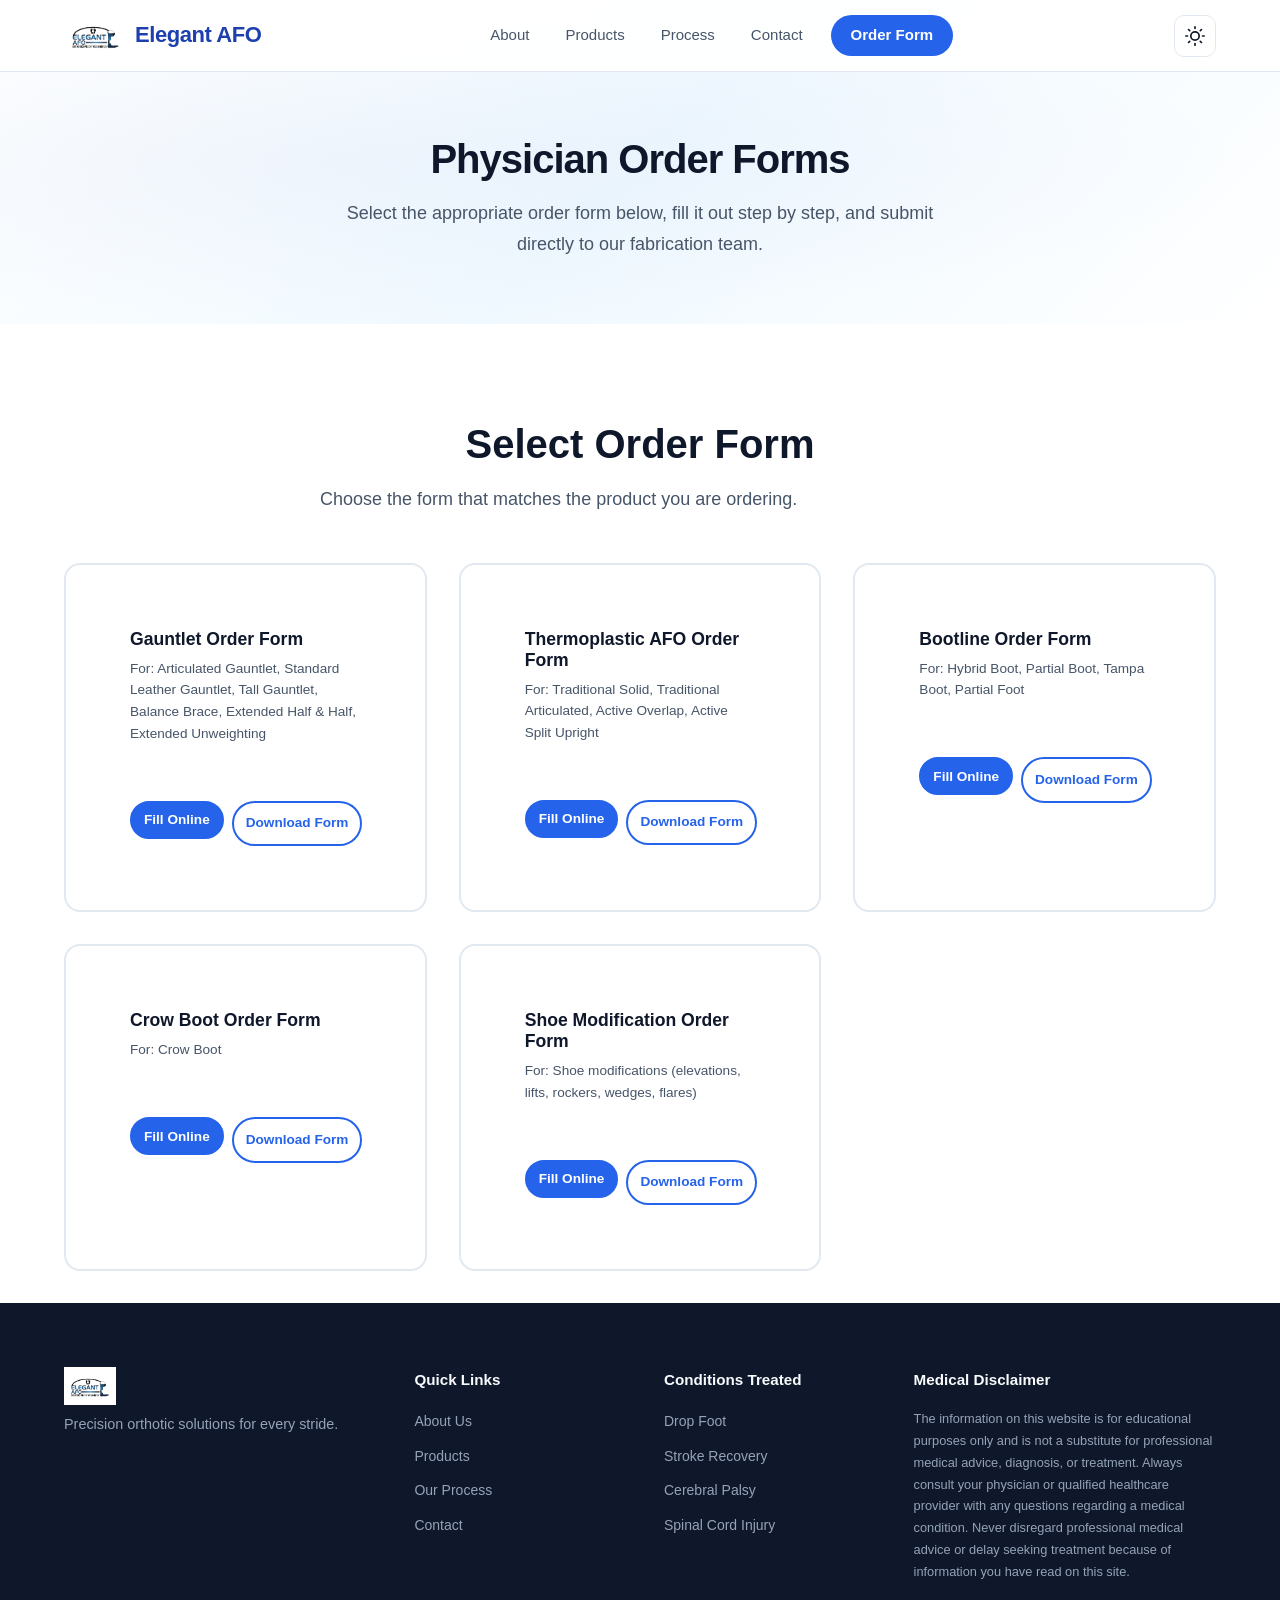
==== commit 320d1698: "Remove SVG icons from order form cards" ====
--- a/order.html
+++ b/order.html
@@ -77,71 +77,56 @@
 
           <div class="form-card" data-form="gauntlet">
             <button type="button" class="form-card-body" data-form="gauntlet" aria-pressed="false">
-              <span class="form-card-icon">
-                <svg xmlns="http://www.w3.org/2000/svg" width="32" height="32" viewBox="0 0 24 24" fill="none" stroke="currentColor" stroke-width="2" stroke-linecap="round" stroke-linejoin="round"><path d="M12 22s8-4 8-10V5l-8-3-8 3v7c0 6 8 10 8 10z"/></svg>
-              </span>
               <span class="form-card-title">Gauntlet Order Form</span>
               <span class="form-card-desc">For: Articulated Gauntlet, Standard Leather Gauntlet, Tall Gauntlet, Balance Brace, Extended Half &amp; Half, Extended Unweighting</span>
             </button>
             <div class="form-card-actions">
               <button type="button" class="form-card-btn form-card-btn-primary" data-form="gauntlet">Fill Online</button>
-              <a href="Order forms/Gauntlet Order Form (Fillable).pdf" class="form-card-btn form-card-btn-secondary" download target="_blank" rel="noopener noreferrer">Download Form</a>
+              <a href="Order forms/Gauntlet Order Form PDF NEW.pdf" class="form-card-btn form-card-btn-secondary" download target="_blank" rel="noopener noreferrer">Download Form</a>
             </div>
           </div>
 
           <div class="form-card" data-form="thermoplastic">
             <button type="button" class="form-card-body" data-form="thermoplastic" aria-pressed="false">
-              <span class="form-card-icon">
-                <svg xmlns="http://www.w3.org/2000/svg" width="32" height="32" viewBox="0 0 24 24" fill="none" stroke="currentColor" stroke-width="2" stroke-linecap="round" stroke-linejoin="round"><path d="M12 2v15"/><path d="M4 17h16"/><path d="M4 17a4 4 0 0 0 4 4h8a4 4 0 0 0 4-4"/></svg>
-              </span>
               <span class="form-card-title">Thermoplastic AFO Order Form</span>
               <span class="form-card-desc">For: Traditional Solid, Traditional Articulated, Active Overlap, Active Split Upright</span>
             </button>
             <div class="form-card-actions">
               <button type="button" class="form-card-btn form-card-btn-primary" data-form="thermoplastic">Fill Online</button>
-              <a href="Order forms/Thermoplastic AFO Order Form (Fillable).pdf" class="form-card-btn form-card-btn-secondary" download target="_blank" rel="noopener noreferrer">Download Form</a>
+              <a href="Order forms/Termoplastic AFO  Order Form .pdf" class="form-card-btn form-card-btn-secondary" download target="_blank" rel="noopener noreferrer">Download Form</a>
             </div>
           </div>
 
           <div class="form-card" data-form="bootline">
             <button type="button" class="form-card-body" data-form="bootline" aria-pressed="false">
-              <span class="form-card-icon">
-                <svg xmlns="http://www.w3.org/2000/svg" width="32" height="32" viewBox="0 0 24 24" fill="none" stroke="currentColor" stroke-width="2" stroke-linecap="round" stroke-linejoin="round"><path d="M6 22h12"/><path d="M6 22a2 2 0 0 1-2-2V8a4 4 0 0 1 4-4h8a4 4 0 0 1 4 4v12a2 2 0 0 1-2 2"/><path d="M6 14h12"/></svg>
-              </span>
               <span class="form-card-title">Bootline Order Form</span>
               <span class="form-card-desc">For: Hybrid Boot, Partial Boot, Tampa Boot, Partial Foot</span>
             </button>
             <div class="form-card-actions">
               <button type="button" class="form-card-btn form-card-btn-primary" data-form="bootline">Fill Online</button>
-              <a href="Order forms/Bootline Order Form (Fillable).pdf" class="form-card-btn form-card-btn-secondary" download target="_blank" rel="noopener noreferrer">Download Form</a>
+              <a href="Order forms/Bootline Order Form NEW.pdf" class="form-card-btn form-card-btn-secondary" download target="_blank" rel="noopener noreferrer">Download Form</a>
             </div>
           </div>
 
           <div class="form-card" data-form="crow">
             <button type="button" class="form-card-body" data-form="crow" aria-pressed="false">
-              <span class="form-card-icon">
-                <svg xmlns="http://www.w3.org/2000/svg" width="32" height="32" viewBox="0 0 24 24" fill="none" stroke="currentColor" stroke-width="2" stroke-linecap="round" stroke-linejoin="round"><path d="M6 22h12"/><path d="M6 22a2 2 0 0 1-2-2V6a4 4 0 0 1 4-4h8a4 4 0 0 1 4 4v14a2 2 0 0 1-2 2"/><path d="M10 2v4"/><path d="M14 2v4"/></svg>
-              </span>
               <span class="form-card-title">Crow Boot Order Form</span>
               <span class="form-card-desc">For: Crow Boot</span>
             </button>
             <div class="form-card-actions">
               <button type="button" class="form-card-btn form-card-btn-primary" data-form="crow">Fill Online</button>
-              <a href="Order forms/Crow Boot Order Form (Fillable).pdf" class="form-card-btn form-card-btn-secondary" download target="_blank" rel="noopener noreferrer">Download Form</a>
+              <a href="Order forms/Crow Boot Order Form NEW.pdf" class="form-card-btn form-card-btn-secondary" download target="_blank" rel="noopener noreferrer">Download Form</a>
             </div>
           </div>
 
           <div class="form-card" data-form="shoe">
             <button type="button" class="form-card-body" data-form="shoe" aria-pressed="false">
-              <span class="form-card-icon">
-                <svg xmlns="http://www.w3.org/2000/svg" width="32" height="32" viewBox="0 0 24 24" fill="none" stroke="currentColor" stroke-width="2" stroke-linecap="round" stroke-linejoin="round"><path d="M17 18.5a2.5 2.5 0 0 0 0-5H4a2 2 0 0 0-2 2v3"></path><path d="M2 18.5a2.5 2.5 0 0 0 2.5 2.5h15a2.5 2.5 0 0 0 2.5-2.5v-5L8 7l-6 4.5v7Z"></path></svg>
-              </span>
               <span class="form-card-title">Shoe Modification Order Form</span>
               <span class="form-card-desc">For: Shoe modifications (elevations, lifts, rockers, wedges, flares)</span>
             </button>
             <div class="form-card-actions">
               <button type="button" class="form-card-btn form-card-btn-primary" data-form="shoe">Fill Online</button>
-              <a href="Order forms/Shoe Modification Order Form (Fillable).pdf" class="form-card-btn form-card-btn-secondary" download target="_blank" rel="noopener noreferrer">Download Form</a>
+              <a href="Order forms/Shoe Modification Order Form NEW.pdf" class="form-card-btn form-card-btn-secondary" download target="_blank" rel="noopener noreferrer">Download Form</a>
             </div>
           </div>
 
@@ -190,25 +175,43 @@
             <div class="step-panel active" id="step1">
 
               <fieldset class="form-fieldset">
+                <legend class="fieldset-legend">Order Information</legend>
+                <div class="form-row">
+                  <div class="form-group">
+                    <label for="orderNo">ORDER No.</label>
+                    <input type="text" id="orderNo" name="orderNo" placeholder="Order number">
+                  </div>
+                  <div class="form-group">
+                    <label for="poNumber">PO#</label>
+                    <input type="text" id="poNumber" name="poNumber" placeholder="Purchase order number">
+                  </div>
+                </div>
+              </fieldset>
+
+              <fieldset class="form-fieldset">
                 <legend class="fieldset-legend">Prescriber Information</legend>
                 <div class="form-row">
                   <div class="form-group">
-                    <label for="physicianName">Physician Name <span class="required">*</span></label>
-                    <input type="text" id="physicianName" name="physicianName" required placeholder="Full name">
-                  </div>
-                  <div class="form-group">
-                    <label for="facility">Facility Name</label>
-                    <input type="text" id="facility" name="facility" placeholder="Clinic or hospital">
-                  </div>
-                </div>
-                <div class="form-row">
-                  <div class="form-group">
-                    <label for="physicianEmail">Email Address <span class="required">*</span></label>
-                    <input type="email" id="physicianEmail" name="physicianEmail" required placeholder="you@clinic.com">
-                  </div>
-                  <div class="form-group">
-                    <label for="physicianPhone">Phone Number</label>
-                    <input type="tel" id="physicianPhone" name="physicianPhone" placeholder="(818) 000-0000">
+                    <label for="practitionerName">Practitioner Name <span class="required">*</span></label>
+                    <input type="text" id="practitionerName" name="practitionerName" required placeholder="Full name">
+                  </div>
+                  <div class="form-group">
+                    <label for="facilityName">Facility Name</label>
+                    <input type="text" id="facilityName" name="facilityName" placeholder="Clinic or hospital">
+                  </div>
+                </div>
+                <div class="form-row form-row-3col">
+                  <div class="form-group">
+                    <label for="practitionerPhone">Phone</label>
+                    <input type="tel" id="practitionerPhone" name="practitionerPhone" placeholder="(818) 000-0000">
+                  </div>
+                  <div class="form-group">
+                    <label for="practitionerFax">Fax</label>
+                    <input type="tel" id="practitionerFax" name="practitionerFax" placeholder="(818) 000-0000">
+                  </div>
+                  <div class="form-group">
+                    <label for="practitionerEmail">Email <span class="required">*</span></label>
+                    <input type="email" id="practitionerEmail" name="practitionerEmail" required placeholder="you@clinic.com">
                   </div>
                 </div>
               </fieldset>
@@ -217,55 +220,59 @@
                 <legend class="fieldset-legend">Patient Information</legend>
                 <div class="form-row">
                   <div class="form-group">
-                    <label for="patientName">Patient Name <span class="required">*</span></label>
-                    <input type="text" id="patientName" name="patientName" required placeholder="Full name">
+                    <label for="patientLastName">Last Name <span class="required">*</span></label>
+                    <input type="text" id="patientLastName" name="patientLastName" required placeholder="Last name">
+                  </div>
+                  <div class="form-group">
+                    <label for="patientFirstName">First Name <span class="required">*</span></label>
+                    <input type="text" id="patientFirstName" name="patientFirstName" required placeholder="First name">
+                  </div>
+                </div>
+                <div class="form-row">
+                  <div class="form-group">
+                    <label>Gender</label>
+                    <div class="checkbox-row">
+                      <label class="checkbox-label-inline"><input type="radio" name="gender" value="Male" required> <span>Male</span></label>
+                      <label class="checkbox-label-inline"><input type="radio" name="gender" value="Female"> <span>Female</span></label>
+                    </div>
+                  </div>
+                  <div class="form-group">
+                    <label>Laterality</label>
+                    <div class="checkbox-row">
+                      <label class="checkbox-label-inline"><input type="radio" name="laterality" value="Right" required> <span>Right</span></label>
+                      <label class="checkbox-label-inline"><input type="radio" name="laterality" value="Left"> <span>Left</span></label>
+                      <label class="checkbox-label-inline"><input type="radio" name="laterality" value="Bilateral"> <span>Bilateral</span></label>
+                    </div>
+                  </div>
+                </div>
+                <div class="form-row form-row-4col">
+                  <div class="form-group">
+                    <label for="patientDx">DX / Diagnosis <span class="required">*</span></label>
+                    <input type="text" id="patientDx" name="patientDx" required placeholder="Primary diagnosis">
+                  </div>
+                  <div class="form-group">
+                    <label for="patientAge">Age</label>
+                    <input type="text" id="patientAge" name="patientAge" placeholder="Age">
+                  </div>
+                  <div class="form-group">
+                    <label for="patientHeight">Height</label>
+                    <input type="text" id="patientHeight" name="patientHeight" placeholder="e.g. 5'10&quot;">
+                  </div>
+                  <div class="form-group">
+                    <label for="patientWeight">Weight</label>
+                    <input type="text" id="patientWeight" name="patientWeight" placeholder="lbs">
+                  </div>
+                </div>
+                <div class="form-row">
+                  <div class="form-group">
+                    <label for="patientShoeSize">Shoe Size</label>
+                    <input type="text" id="patientShoeSize" name="patientShoeSize" placeholder="e.g. 9D">
                   </div>
                   <div class="form-group">
                     <label for="patientDob">Date of Birth</label>
                     <input type="date" id="patientDob" name="patientDob">
                   </div>
                 </div>
-                <div class="form-row form-row-4col">
-                  <div class="form-group">
-                    <label for="patientHeight">Height</label>
-                    <input type="text" id="patientHeight" name="patientHeight" placeholder="e.g. 5'10&quot;">
-                  </div>
-                  <div class="form-group">
-                    <label for="patientWeight">Weight</label>
-                    <input type="text" id="patientWeight" name="patientWeight" placeholder="lbs">
-                  </div>
-                  <div class="form-group">
-                    <label for="shoeSize">Shoe Size</label>
-                    <input type="text" id="shoeSize" name="shoeSize" placeholder="e.g. 9D">
-                  </div>
-                </div>
-                <div class="form-row form-row-3col">
-                  <div class="form-group">
-                    <label for="gender">Gender</label>
-                    <select id="gender" name="gender">
-                      <option value="">Select...</option>
-                      <option value="Male">Male</option>
-                      <option value="Female">Female</option>
-                    </select>
-                  </div>
-                  <div class="form-group">
-                    <label for="laterality">Laterality</label>
-                    <select id="laterality" name="laterality">
-                      <option value="">Select...</option>
-                      <option value="Left">Left</option>
-                      <option value="Right">Right</option>
-                      <option value="Bilateral">Bilateral</option>
-                    </select>
-                  </div>
-                  <div class="form-group">
-                    <label for="icd10">ICD-10 Code</label>
-                    <input type="text" id="icd10" name="icd10" placeholder="e.g. M21.37">
-                  </div>
-                </div>
-                <div class="form-group">
-                  <label for="diagnosis">Diagnosis <span class="required">*</span></label>
-                  <input type="text" id="diagnosis" name="diagnosis" required placeholder="Primary diagnosis">
-                </div>
               </fieldset>
 
             </div>
@@ -276,83 +283,146 @@
               <!-- Gauntlet -->
               <div class="product-section" id="section-gauntlet" data-product="gauntlet" hidden>
                 <fieldset class="form-fieldset">
-                  <legend class="fieldset-legend">Gauntlet Specifications</legend>
-                  <div class="form-row">
-                    <div class="form-group">
-                      <label for="gauntletHeight">Overall Height</label>
-                      <input type="text" id="gauntletHeight" name="gauntletHeight" placeholder="e.g. Standard, Tall">
-                    </div>
-                    <div class="form-group">
-                      <label for="gauntletLeatherColor">Leather Color</label>
-                      <select id="gauntletLeatherColor" name="gauntletLeatherColor">
-                        <option value="">Select...</option>
-                        <option value="Black">Black</option>
-                        <option value="Brown">Brown</option>
-                        <option value="Tan">Tan</option>
-                        <option value="White">White</option>
-                        <option value="Beige">Beige</option>
-                      </select>
-                    </div>
-                  </div>
-                  <div class="form-row">
-                    <div class="form-group">
-                      <label for="gauntletHeel">Heel Style</label>
-                      <select id="gauntletHeel" name="gauntletHeel">
-                        <option value="">Select...</option>
-                        <option value="Standard">Standard</option>
-                        <option value="Extended">Extended</option>
-                        <option value="Extended Flange">Extended Flange</option>
-                      </select>
-                    </div>
-                    <div class="form-group">
-                      <label for="gauntletClosure">Closure Type</label>
-                      <select id="gauntletClosure" name="gauntletClosure">
-                        <option value="">Select...</option>
-                        <option value="Standard">Standard</option>
-                        <option value="Velcro">Velcro</option>
-                        <option value="Lace Up">Lace Up</option>
-                        <option value="Combination">Combination</option>
-                        <option value="Buckle">Buckle</option>
-                      </select>
-                    </div>
-                  </div>
-                  <div class="form-row">
-                    <div class="form-group">
-                      <label for="gauntletJoint">Joint Selection</label>
-                      <input type="text" id="gauntletJoint" name="gauntletJoint" placeholder="Joint type or N/A">
-                    </div>
-                    <div class="form-group">
-                      <label for="gauntletPlasticThickness">Plastic Thickness</label>
-                      <select id="gauntletPlasticThickness" name="gauntletPlasticThickness">
-                        <option value="">Select...</option>
-                        <option value="3/16">3/16</option>
-                        <option value="1/4">1/4</option>
-                        <option value="5/16">5/16</option>
-                        <option value="3/8">3/8</option>
-                      </select>
-                    </div>
-                  </div>
+                  <legend class="fieldset-legend">Casting &amp; Height</legend>
+                  <div class="form-row">
+                    <div class="form-group">
+                      <label for="gauntletCastDate">Casting Date</label>
+                      <input type="date" id="gauntletCastDate" name="gauntletCastDate">
+                    </div>
+                    <div class="form-group">
+                      <label>Overall Height</label>
+                      <div class="checkbox-row">
+                        <label class="checkbox-label-inline"><input type="radio" name="gauntletHeight" value='6"'> <span>6"</span></label>
+                        <label class="checkbox-label-inline"><input type="radio" name="gauntletHeight" value='9"'> <span>9"</span></label>
+                        <label class="checkbox-label-inline"><input type="radio" name="gauntletHeight" value='12"'> <span>12"</span></label>
+                      </div>
+                      <input type="text" id="gauntletHeightOther" name="gauntletHeightOther" placeholder="Other height" style="margin-top:var(--space-xs)">
+                    </div>
+                  </div>
+                </fieldset>
+
+                <fieldset class="form-fieldset">
+                  <legend class="fieldset-legend">Materials &amp; Options</legend>
+                  <div class="form-row">
+                    <div class="form-group">
+                      <label>Leather Color</label>
+                      <div class="checkbox-column">
+                        <label class="checkbox-label-inline"><input type="checkbox" name="gauntletLeatherBlack" value="yes"> <span>Black</span></label>
+                        <label class="checkbox-label-inline"><input type="checkbox" name="gauntletLeatherBrown" value="yes"> <span>Brown</span></label>
+                        <label class="checkbox-label-inline"><input type="checkbox" name="gauntletLeatherTan" value="yes"> <span>Tan</span></label>
+                        <label class="checkbox-label-inline"><input type="checkbox" name="gauntletLeatherWhite" value="yes"> <span>White</span></label>
+                        <label class="checkbox-label-inline"><input type="checkbox" name="gauntletLeatherBeige" value="yes"> <span>Beige</span></label>
+                      </div>
+                    </div>
+                    <div class="form-group">
+                      <label>Plastic Thickness</label>
+                      <div class="checkbox-column">
+                        <label class="checkbox-label-inline"><input type="radio" name="gauntletPlastic" value="3/16"> <span>3/16</span></label>
+                        <label class="checkbox-label-inline"><input type="radio" name="gauntletPlastic" value="1/4"> <span>1/4</span></label>
+                        <label class="checkbox-label-inline"><input type="radio" name="gauntletPlastic" value="5/16"> <span>5/16</span></label>
+                        <label class="checkbox-label-inline"><input type="radio" name="gauntletPlastic" value="3/8"> <span>3/8</span></label>
+                      </div>
+                    </div>
+                  </div>
+                  <div class="form-row">
+                    <div class="form-group">
+                      <label>Heel Options</label>
+                      <div class="checkbox-column">
+                        <label class="checkbox-label-inline"><input type="checkbox" name="gauntletHeelStd" value="yes"> <span>Standard</span></label>
+                        <label class="checkbox-label-inline"><input type="checkbox" name="gauntletHeelExt" value="yes"> <span>Extended</span></label>
+                        <label class="checkbox-label-inline"><input type="checkbox" name="gauntletHeelExtFl" value="yes"> <span>Extended Flange</span></label>
+                      </div>
+                    </div>
+                    <div class="form-group">
+                      <label>Joint Selection</label>
+                      <div class="checkbox-column">
+                        <label class="checkbox-label-inline"><input type="checkbox" name="gauntletJointSingle" value="yes"> <span>Single</span></label>
+                        <label class="checkbox-label-inline"><input type="checkbox" name="gauntletJointDouble" value="yes"> <span>Double</span></label>
+                        <label class="checkbox-label-inline"><input type="checkbox" name="gauntletJointNone" value="yes"> <span>None</span></label>
+                      </div>
+                      <input type="text" id="gauntletJointOther" name="gauntletJointOther" placeholder="Other joint type" style="margin-top:var(--space-xs)">
+                    </div>
+                  </div>
+                </fieldset>
+
+                <fieldset class="form-fieldset">
+                  <legend class="fieldset-legend">Closure &amp; Additional Options</legend>
+                  <div class="form-row">
+                    <div class="form-group">
+                      <label>Closure Selection</label>
+                      <div class="checkbox-column">
+                        <label class="checkbox-label-inline"><input type="checkbox" name="gauntletClosureLace" value="yes"> <span>Lace</span></label>
+                        <label class="checkbox-label-inline"><input type="checkbox" name="gauntletClosureVelcro" value="yes"> <span>Velcro</span></label>
+                        <label class="checkbox-label-inline"><input type="checkbox" name="gauntletClosure3Boot" value="yes"> <span>3 Boot Hooks</span></label>
+                        <label class="checkbox-label-inline"><input type="checkbox" name="gauntletClosure3Speed" value="yes"> <span>3 Speed Lace</span></label>
+                      </div>
+                    </div>
+                    <div class="form-group">
+                      <label>Additional Options</label>
+                      <div class="checkbox-column">
+                        <label class="checkbox-label-inline"><input type="checkbox" name="gauntletExtraPadding" value="yes"> <span>Extra Padding</span></label>
+                        <label class="checkbox-label-inline"><input type="checkbox" name="gauntletRemovableInsert" value="yes"> <span>Removable Insert</span></label>
+                      </div>
+                    </div>
+                  </div>
+                </fieldset>
+
+                <fieldset class="form-fieldset">
+                  <legend class="fieldset-legend">Foot Plate &amp; Cast Preparation</legend>
+                  <div class="form-row">
+                    <div class="form-group">
+                      <label>Foot Plate Options</label>
+                      <div class="checkbox-column">
+                        <label class="checkbox-label-inline"><input type="checkbox" name="gauntletFPTrim" value="yes"> <span>Foot Plate Trim</span></label>
+                        <label class="checkbox-label-inline"><input type="checkbox" name="gauntletFPCover" value="yes"> <span>Foot Plate Cover</span></label>
+                      </div>
+                      <input type="text" id="gauntletFPTrimDetail" name="gauntletFPTrimDetail" placeholder="Trim type" style="margin-top:var(--space-xs)">
+                      <input type="text" id="gauntletFPCoverDetail" name="gauntletFPCoverDetail" placeholder="Cover type" style="margin-top:var(--space-xs)">
+                    </div>
+                    <div class="form-group">
+                      <label>Cast Preparation</label>
+                      <div style="display:flex;flex-direction:column;gap:var(--space-xs)">
+                        <input type="text" id="gauntletCastAnkle" name="gauntletCastAnkle" placeholder="Ankle angle">
+                        <input type="text" id="gauntletCastHindfoot" name="gauntletCastHindfoot" placeholder="Hindfoot position">
+                        <input type="text" id="gauntletCastForefoot" name="gauntletCastForefoot" placeholder="Forefoot position">
+                      </div>
+                    </div>
+                  </div>
+                </fieldset>
+
+                <fieldset class="form-fieldset">
+                  <legend class="fieldset-legend">Fabrication &amp; Additional Info</legend>
+                  <div class="form-row">
+                    <div class="form-group">
+                      <label>Fabrication &amp; Shipping</label>
+                      <div class="checkbox-column">
+                        <label class="checkbox-label-inline"><input type="checkbox" name="gauntletFabStandard" value="yes"> <span>Standard</span></label>
+                        <label class="checkbox-label-inline"><input type="checkbox" name="gauntletFabRush" value="yes"> <span>Rush</span></label>
+                        <label class="checkbox-label-inline"><input type="checkbox" name="gauntletFabEmerg" value="yes"> <span>Emergency</span></label>
+                      </div>
+                    </div>
+                    <div class="form-group">
+                      <label for="gauntletAdditional">Additional Instructions</label>
+                      <textarea id="gauntletAdditional" name="gauntletAdditional" rows="3" placeholder="Special instructions"></textarea>
+                    </div>
+                  </div>
+                </fieldset>
+
+                <fieldset class="form-fieldset">
+                  <legend class="fieldset-legend">Measurements</legend>
                   <div class="form-row form-row-3col">
-                    <div class="form-group checkbox-group">
-                      <label class="checkbox-label">
-                        <input type="checkbox" name="gauntletExtraPadding" value="yes">
-                        <span>Extra Padding</span>
-                      </label>
-                    </div>
-                    <div class="form-group checkbox-group">
-                      <label class="checkbox-label">
-                        <input type="checkbox" name="gauntletRemovableInsert" value="yes">
-                        <span>Removable Insert</span>
-                      </label>
-                    </div>
-                    <div class="form-group">
-                      <label for="gauntletFootplateTrim">Foot Plate Trim</label>
-                      <input type="text" id="gauntletFootplateTrim" name="gauntletFootplateTrim" placeholder="Trim type">
-                    </div>
-                  </div>
-                  <div class="form-group">
-                    <label for="gauntletFootplateCover">Foot Plate Cover</label>
-                    <input type="text" id="gauntletFootplateCover" name="gauntletFootplateCover" placeholder="Cover type">
+                    <div class="form-group">
+                      <label for="gauntletMeasHeightBrace">Height of Brace</label>
+                      <input type="text" id="gauntletMeasHeightBrace" name="gauntletMeasHeightBrace" placeholder="Inches">
+                    </div>
+                    <div class="form-group">
+                      <label for="gauntletMeasAnkleHeight">Ankle Height</label>
+                      <input type="text" id="gauntletMeasAnkleHeight" name="gauntletMeasAnkleHeight" placeholder="Inches">
+                    </div>
+                    <div class="form-group">
+                      <label for="gauntletMeasOther">Other Measurements</label>
+                      <input type="text" id="gauntletMeasOther" name="gauntletMeasOther" placeholder="Any other measurements">
+                    </div>
                   </div>
                 </fieldset>
               </div>
@@ -360,38 +430,33 @@
               <!-- Thermoplastic AFO -->
               <div class="product-section" id="section-thermoplastic" data-product="thermoplastic" hidden>
                 <fieldset class="form-fieldset">
-                  <legend class="fieldset-legend">Thermoplastic AFO Specifications</legend>
-                  <div class="form-group">
-                    <label for="thermoProductType">Product Type</label>
-                    <select id="thermoProductType" name="thermoProductType">
-                      <option value="">Select...</option>
-                      <option value="Traditional Solid">Traditional Solid</option>
-                      <option value="Traditional Articulated">Traditional Articulated</option>
-                      <option value="Active Overlap">Active Overlap</option>
-                      <option value="Active Split Upright">Active Split Upright</option>
-                    </select>
-                  </div>
-                  <div class="form-row">
-                    <div class="form-group">
-                      <label for="thermoColor">Color</label>
-                      <input type="text" id="thermoColor" name="thermoColor" placeholder="Color choice">
-                    </div>
-                    <div class="form-group">
-                      <label for="thermoTrimLine">Trim Line</label>
-                      <input type="text" id="thermoTrimLine" name="thermoTrimLine" placeholder="Trim line specification">
-                    </div>
-                  </div>
-                  <div class="form-row">
-                    <div class="form-group">
-                      <label for="thermoHinge">Hinge</label>
-                      <input type="text" id="thermoHinge" name="thermoHinge" placeholder="Hinge type">
-                    </div>
+                  <legend class="fieldset-legend">Traditional AFO</legend>
+                  <div class="form-row form-row-3col">
+                    <div class="form-group">
+                      <label>Type</label>
+                      <div class="checkbox-column">
+                        <label class="checkbox-label-inline"><input type="checkbox" name="thermoTradSolid" value="yes"> <span>Standard</span></label>
+                        <label class="checkbox-label-inline"><input type="checkbox" name="thermoTradArtic" value="yes"> <span>Articulated</span></label>
+                      </div>
+                    </div>
+                    <div class="form-group">
+                      <label for="thermoTradColor">Color</label>
+                      <input type="text" id="thermoTradColor" name="thermoTradColor" placeholder="Color">
+                    </div>
+                    <div class="form-group">
+                      <label>Trim Line</label>
+                      <div class="checkbox-column">
+                        <label class="checkbox-label-inline"><input type="checkbox" name="thermoTrimPLS" value="yes"> <span>PLS</span></label>
+                        <label class="checkbox-label-inline"><input type="checkbox" name="thermoTrimSemi" value="yes"> <span>Semi-Solid</span></label>
+                        <label class="checkbox-label-inline"><input type="checkbox" name="thermoTrimSolid" value="yes"> <span>Solid</span></label>
+                      </div>
+                    </div>
+                  </div>
+                  <div class="form-row">
                     <div class="form-group">
                       <label for="thermoPlasticType">Plastic Type</label>
                       <input type="text" id="thermoPlasticType" name="thermoPlasticType" placeholder="e.g. Polypro, Copolyester">
                     </div>
-                  </div>
-                  <div class="form-row">
                     <div class="form-group">
                       <label for="thermoPlasticThickness">Plastic Thickness</label>
                       <select id="thermoPlasticThickness" name="thermoPlasticThickness">
@@ -402,36 +467,98 @@
                         <option value="3/8">3/8</option>
                       </select>
                     </div>
-                    <div class="form-group checkbox-group">
-                      <label class="checkbox-label">
-                        <input type="checkbox" name="thermoFoamLining" value="yes">
-                        <span>Foam Lining</span>
-                      </label>
-                    </div>
-                  </div>
-                  <div class="form-row">
-                    <div class="form-group">
-                      <label for="thermoHeelCup">Heel Cup</label>
-                      <input type="text" id="thermoHeelCup" name="thermoHeelCup" placeholder="Heel cup type or N/A">
-                    </div>
-                    <div class="form-group">
-                      <label for="thermoDurometer">Durometer</label>
-                      <input type="text" id="thermoDurometer" name="thermoDurometer" placeholder="e.g. 40, 50, 60">
-                    </div>
-                  </div>
-                  <div class="form-row">
+                  </div>
+                </fieldset>
+
+                <fieldset class="form-fieldset">
+                  <legend class="fieldset-legend">Hinge &amp; Plantar Options</legend>
+                  <div class="form-row form-row-3col">
+                    <div class="form-group">
+                      <label>Hinge Type</label>
+                      <div class="checkbox-column">
+                        <label class="checkbox-label-inline"><input type="checkbox" name="thermoHingeTamarack" value="yes"> <span>Tamarack</span></label>
+                        <label class="checkbox-label-inline"><input type="checkbox" name="thermoHingeOklahoma" value="yes"> <span>Oklahoma</span></label>
+                        <label class="checkbox-label-inline"><input type="checkbox" name="thermoHingeOther" value="yes"> <span>Other</span></label>
+                      </div>
+                      <input type="text" id="thermoHingeOtherDesc" name="thermoHingeOtherDesc" placeholder="Describe" style="margin-top:var(--space-xs)">
+                    </div>
                     <div class="form-group">
                       <label for="thermoPlantarStop">Plantar Stop</label>
-                      <input type="text" id="thermoPlantarStop" name="thermoPlantarStop" placeholder="Degree of plantar stop">
-                    </div>
-                    <div class="form-group">
-                      <label for="thermoFootplateTrim">Foot Plate Trim</label>
-                      <input type="text" id="thermoFootplateTrim" name="thermoFootplateTrim" placeholder="Trim type">
-                    </div>
-                  </div>
-                  <div class="form-group">
-                    <label for="thermoFootplateCover">Foot Plate Cover</label>
-                    <input type="text" id="thermoFootplateCover" name="thermoFootplateCover" placeholder="Cover type">
+                      <input type="text" id="thermoPlantarStop" name="thermoPlantarStop" placeholder="Degrees">
+                    </div>
+                    <div class="form-group">
+                      <label>Additional</label>
+                      <div class="checkbox-column">
+                        <label class="checkbox-label-inline"><input type="checkbox" name="thermoFoamLining" value="yes"> <span>Foam Lining</span></label>
+                        <label class="checkbox-label-inline"><input type="checkbox" name="thermoHeelCupAdd" value="yes"> <span>Heel Cup</span></label>
+                      </div>
+                      <input type="text" id="thermoHeelCupSize" name="thermoHeelCupSize" placeholder="Heel cup size" style="margin-top:var(--space-xs)">
+                    </div>
+                  </div>
+                </fieldset>
+
+                <fieldset class="form-fieldset">
+                  <legend class="fieldset-legend">Active AFO</legend>
+                  <div class="form-row form-row-3col">
+                    <div class="form-group">
+                      <label>Style</label>
+                      <div class="checkbox-column">
+                        <label class="checkbox-label-inline"><input type="checkbox" name="thermoActiveOverlap" value="yes"> <span>Standard Overlap</span></label>
+                        <label class="checkbox-label-inline"><input type="checkbox" name="thermoActiveFree" value="yes"> <span>Free Motion</span></label>
+                        <label class="checkbox-label-inline"><input type="checkbox" name="thermoActiveRestr" value="yes"> <span>Restricted</span></label>
+                      </div>
+                    </div>
+                    <div class="form-group">
+                      <label for="thermoActiveColor">Color</label>
+                      <input type="text" id="thermoActiveColor" name="thermoActiveColor" placeholder="Color">
+                    </div>
+                    <div class="form-group">
+                      <label for="thermoActiveHinge">Hinge Specs</label>
+                      <input type="text" id="thermoActiveHinge" name="thermoActiveHinge" placeholder="Hinge specifications">
+                    </div>
+                  </div>
+                </fieldset>
+
+                <fieldset class="form-fieldset">
+                  <legend class="fieldset-legend">Foot Plate &amp; Measurements</legend>
+                  <div class="form-row">
+                    <div class="form-group">
+                      <label>Foot Plate</label>
+                      <div class="checkbox-column">
+                        <label class="checkbox-label-inline"><input type="checkbox" name="thermoCastCorr" value="yes"> <span>Cast Correction</span></label>
+                        <label class="checkbox-label-inline"><input type="checkbox" name="thermoFPTrim" value="yes"> <span>Foot Plate Trim</span></label>
+                        <label class="checkbox-label-inline"><input type="checkbox" name="thermoFPCover" value="yes"> <span>Foot Plate Cover</span></label>
+                      </div>
+                      <input type="text" id="thermoFPTrimDetail" name="thermoFPTrimDetail" placeholder="Trim details" style="margin-top:var(--space-xs)">
+                      <input type="text" id="thermoFPCoverDetail" name="thermoFPCoverDetail" placeholder="Cover details" style="margin-top:var(--space-xs)">
+                    </div>
+                    <div class="form-group">
+                      <label>Measurements</label>
+                      <div style="display:flex;flex-direction:column;gap:var(--space-xs)">
+                        <input type="text" id="thermoMeasCalf" name="thermoMeasCalf" placeholder="Calf circumference">
+                        <input type="text" id="thermoMeasAnkleML" name="thermoMeasAnkleML" placeholder="Ankle M/L">
+                        <input type="text" id="thermoMeasAnkleAP" name="thermoMeasAnkleAP" placeholder="Ankle A/P">
+                        <input type="text" id="thermoMeasFoot" name="thermoMeasFoot" placeholder="Foot length">
+                      </div>
+                    </div>
+                  </div>
+                </fieldset>
+
+                <fieldset class="form-fieldset">
+                  <legend class="fieldset-legend">Fabrication &amp; Additional Info</legend>
+                  <div class="form-row">
+                    <div class="form-group">
+                      <label>Fabrication &amp; Shipping</label>
+                      <div class="checkbox-column">
+                        <label class="checkbox-label-inline"><input type="checkbox" name="thermoFabStandard" value="yes"> <span>Standard</span></label>
+                        <label class="checkbox-label-inline"><input type="checkbox" name="thermoFabRush" value="yes"> <span>Rush</span></label>
+                        <label class="checkbox-label-inline"><input type="checkbox" name="thermoFabEmerg" value="yes"> <span>Emergency</span></label>
+                      </div>
+                    </div>
+                    <div class="form-group">
+                      <label for="thermoAdditional">Additional Information</label>
+                      <textarea id="thermoAdditional" name="thermoAdditional" rows="3" placeholder="Special instructions or notes"></textarea>
+                    </div>
                   </div>
                 </fieldset>
               </div>
@@ -439,25 +566,75 @@
               <!-- Bootline -->
               <div class="product-section" id="section-bootline" data-product="bootline" hidden>
                 <fieldset class="form-fieldset">
-                  <legend class="fieldset-legend">Bootline Specifications</legend>
-                  <div class="form-row">
-                    <div class="form-group">
-                      <label for="bootlineRocker">Rocker Type</label>
-                      <input type="text" id="bootlineRocker" name="bootlineRocker" placeholder="Rocker style">
-                    </div>
-                    <div class="form-group">
-                      <label for="bootlineMidCalfHeight">Mid-Calf Height</label>
-                      <input type="text" id="bootlineMidCalfHeight" name="bootlineMidCalfHeight" placeholder="Inches">
-                    </div>
-                  </div>
-                  <div class="form-row">
-                    <div class="form-group">
-                      <label for="bootlineMidCalfCirc">Mid-Calf Circumference</label>
-                      <input type="text" id="bootlineMidCalfCirc" name="bootlineMidCalfCirc" placeholder="Inches">
-                    </div>
-                    <div class="form-group">
-                      <label for="bootlineForefoot">Forefoot Measurement</label>
-                      <input type="text" id="bootlineForefoot" name="bootlineForefoot" placeholder="Width or circumference">
+                  <legend class="fieldset-legend">Boot Style</legend>
+                  <div class="checkbox-grid">
+                    <label class="checkbox-label"><input type="radio" name="bootlineStyle" value="Tampa Boot" required> <span>Tampa Boot</span></label>
+                    <label class="checkbox-label"><input type="radio" name="bootlineStyle" value="Partial Boot"> <span>Partial Boot</span></label>
+                    <label class="checkbox-label"><input type="radio" name="bootlineStyle" value="Hybrid Boot"> <span>Hybrid Boot</span></label>
+                    <label class="checkbox-label"><input type="radio" name="bootlineStyle" value="Partial Foot"> <span>Partial Foot</span></label>
+                  </div>
+                </fieldset>
+
+                <fieldset class="form-fieldset">
+                  <legend class="fieldset-legend">Materials &amp; Options</legend>
+                  <div class="form-row">
+                    <div class="form-group">
+                      <label>Leather Color</label>
+                      <div class="checkbox-column">
+                        <label class="checkbox-label-inline"><input type="checkbox" name="bootlineLeatherBlack" value="yes"> <span>Black</span></label>
+                        <label class="checkbox-label-inline"><input type="checkbox" name="bootlineLeatherBrown" value="yes"> <span>Brown</span></label>
+                        <label class="checkbox-label-inline"><input type="checkbox" name="bootlineLeatherTan" value="yes"> <span>Tan</span></label>
+                        <label class="checkbox-label-inline"><input type="checkbox" name="bootlineLeatherWhite" value="yes"> <span>White</span></label>
+                      </div>
+                    </div>
+                    <div class="form-group">
+                      <label>Additional Options</label>
+                      <div class="checkbox-column">
+                        <label class="checkbox-label-inline"><input type="checkbox" name="bootlineMoldedShoe" value="yes"> <span>Molded Shoe</span></label>
+                        <label class="checkbox-label-inline"><input type="checkbox" name="bootlineHighTop" value="yes"> <span>High Top</span></label>
+                        <label class="checkbox-label-inline"><input type="checkbox" name="bootlineChukka" value="yes"> <span>Chukka</span></label>
+                        <label class="checkbox-label-inline"><input type="checkbox" name="bootlineLowTop" value="yes"> <span>Low Top</span></label>
+                      </div>
+                    </div>
+                  </div>
+                </fieldset>
+
+                <fieldset class="form-fieldset">
+                  <legend class="fieldset-legend">Closure &amp; Measurements</legend>
+                  <div class="form-row">
+                    <div class="form-group">
+                      <label>Closure Selection</label>
+                      <div class="checkbox-column">
+                        <label class="checkbox-label-inline"><input type="checkbox" name="bootlineClosureLace" value="yes"> <span>Lace</span></label>
+                        <label class="checkbox-label-inline"><input type="checkbox" name="bootlineClosureVelcro" value="yes"> <span>Velcro</span></label>
+                        <label class="checkbox-label-inline"><input type="checkbox" name="bootlineClosureComb" value="yes"> <span>Combination</span></label>
+                      </div>
+                    </div>
+                    <div class="form-group">
+                      <label>Measurements</label>
+                      <div style="display:flex;flex-direction:column;gap:var(--space-xs)">
+                        <input type="text" id="bootlineHeight" name="bootlineHeight" placeholder="Height of device">
+                        <input type="text" id="bootlineShoeSize" name="bootlineShoeSize" placeholder="Patient's shoe size">
+                        <input type="text" id="bootlineCastPrep" name="bootlineCastPrep" placeholder="Cast preparation instructions">
+                      </div>
+                    </div>
+                  </div>
+                </fieldset>
+
+                <fieldset class="form-fieldset">
+                  <legend class="fieldset-legend">Fabrication &amp; Additional Info</legend>
+                  <div class="form-row">
+                    <div class="form-group">
+                      <label>Fabrication &amp; Shipping</label>
+                      <div class="checkbox-column">
+                        <label class="checkbox-label-inline"><input type="checkbox" name="bootlineFabStandard" value="yes"> <span>Standard</span></label>
+                        <label class="checkbox-label-inline"><input type="checkbox" name="bootlineFabRush" value="yes"> <span>Rush</span></label>
+                        <label class="checkbox-label-inline"><input type="checkbox" name="bootlineFabEmerg" value="yes"> <span>Emergency</span></label>
+                      </div>
+                    </div>
+                    <div class="form-group">
+                      <label for="bootlineAdditional">Additional Information</label>
+                      <textarea id="bootlineAdditional" name="bootlineAdditional" rows="3" placeholder="Special instructions"></textarea>
                     </div>
                   </div>
                 </fieldset>
@@ -466,25 +643,83 @@
               <!-- Crow Boot -->
               <div class="product-section" id="section-crow" data-product="crow" hidden>
                 <fieldset class="form-fieldset">
-                  <legend class="fieldset-legend">Crow Boot Specifications</legend>
-                  <div class="form-row">
-                    <div class="form-group">
-                      <label for="crowRocker">Rocker Type</label>
-                      <input type="text" id="crowRocker" name="crowRocker" placeholder="Rocker style">
-                    </div>
-                    <div class="form-group">
-                      <label for="crowPlasticColor">Plastic Color</label>
-                      <input type="text" id="crowPlasticColor" name="crowPlasticColor" placeholder="Color choice">
-                    </div>
-                  </div>
-                  <div class="form-row">
-                    <div class="form-group">
-                      <label for="crowPlasticType">Plastic Type</label>
-                      <input type="text" id="crowPlasticType" name="crowPlasticType" placeholder="e.g. Polypro, Copolyester">
-                    </div>
-                    <div class="form-group">
-                      <label for="crowLiner">Liner</label>
-                      <input type="text" id="crowLiner" name="crowLiner" placeholder="Liner type">
+                  <legend class="fieldset-legend">Rocker Options</legend>
+                  <div class="checkbox-grid">
+                    <label class="checkbox-label"><input type="radio" name="crowRocker" value="Sulcus"> <span>Sulcus</span></label>
+                    <label class="checkbox-label"><input type="radio" name="crowRocker" value="Full"> <span>Full</span></label>
+                    <label class="checkbox-label"><input type="radio" name="crowRocker" value="Mid Stance"> <span>Mid Stance</span></label>
+                    <label class="checkbox-label"><input type="radio" name="crowRocker" value="Heel to Toe"> <span>Heel to Toe</span></label>
+                    <label class="checkbox-label"><input type="radio" name="crowRocker" value="Double"> <span>Double</span></label>
+                    <label class="checkbox-label"><input type="radio" name="crowRocker" value="Other"> <span>Other</span></label>
+                  </div>
+                  <div class="form-group" style="margin-top:var(--space-sm)">
+                    <input type="text" id="crowRockerOtherDesc" name="crowRockerOtherDesc" placeholder="Describe rocker type">
+                  </div>
+                </fieldset>
+
+                <fieldset class="form-fieldset">
+                  <legend class="fieldset-legend">Leg Measurements</legend>
+                  <div style="display:grid;grid-template-columns:repeat(auto-fill,minmax(200px,1fr));gap:var(--space-xs)">
+                    <div><label class="checkbox-label-inline"><input type="checkbox" name="crowMeasMidCalfML"> <span>Mid-Calf M/L</span></label> <input type="text" id="crowMeasMidCalfMLVal" placeholder="Value" style="width:80px"></div>
+                    <div><label class="checkbox-label-inline"><input type="checkbox" name="crowMeasMidCalfAP"> <span>Mid-Calf A/P</span></label> <input type="text" id="crowMeasMidCalfAPVal" placeholder="Value" style="width:80px"></div>
+                    <div><label class="checkbox-label-inline"><input type="checkbox" name="crowMeasAnkleHeight"> <span>Ankle Height</span></label> <input type="text" id="crowMeasAnkleHeightVal" placeholder="Value" style="width:80px"></div>
+                    <div><label class="checkbox-label-inline"><input type="checkbox" name="crowMeasAnkleML"> <span>Ankle M/L</span></label> <input type="text" id="crowMeasAnkleMLVal" placeholder="Value" style="width:80px"></div>
+                    <div><label class="checkbox-label-inline"><input type="checkbox" name="crowMeasAnkleAP"> <span>Ankle A/P</span></label> <input type="text" id="crowMeasAnkleAPVal" placeholder="Value" style="width:80px"></div>
+                    <div><label class="checkbox-label-inline"><input type="checkbox" name="crowMeasFootLen"> <span>Foot Length</span></label> <input type="text" id="crowMeasFootLenVal" placeholder="Value" style="width:80px"></div>
+                  </div>
+                </fieldset>
+
+                <fieldset class="form-fieldset">
+                  <legend class="fieldset-legend">Cast Correction</legend>
+                  <div class="form-row form-row-3col">
+                    <div class="form-group">
+                      <label for="crowCastForefoot">Forefoot Alignment</label>
+                      <input type="text" id="crowCastForefoot" name="crowCastForefoot" placeholder="Varus/Valgus degrees">
+                    </div>
+                    <div class="form-group">
+                      <label for="crowCastAnkle">Ankle Alignment</label>
+                      <input type="text" id="crowCastAnkle" name="crowCastAnkle" placeholder="Degrees">
+                    </div>
+                    <div class="form-group">
+                      <label for="crowCastHindfoot">Hindfoot Subtalar Alignment</label>
+                      <input type="text" id="crowCastHindfoot" name="crowCastHindfoot" placeholder="Varus/Valgus degrees">
+                    </div>
+                  </div>
+                </fieldset>
+
+                <fieldset class="form-fieldset">
+                  <legend class="fieldset-legend">Materials &amp; Additional Info</legend>
+                  <div class="form-row">
+                    <div class="form-group">
+                      <label>Plastic Type</label>
+                      <div class="checkbox-column">
+                        <label class="checkbox-label-inline"><input type="checkbox" name="crowPlasticPolypro" value="yes"> <span>Polypro</span></label>
+                        <label class="checkbox-label-inline"><input type="checkbox" name="crowPlasticCopoly" value="yes"> <span>Copolyester</span></label>
+                        <label class="checkbox-label-inline"><input type="checkbox" name="crowPlasticOther" value="yes"> <span>Other</span></label>
+                      </div>
+                      <input type="text" id="crowPlasticOtherDesc" name="crowPlasticOtherDesc" placeholder="Plastic type" style="margin-top:var(--space-xs)">
+                    </div>
+                    <div class="form-group">
+                      <label>Liner</label>
+                      <div class="checkbox-column">
+                        <label class="checkbox-label-inline"><input type="checkbox" name="crowLinerThin" value="yes"> <span>Thin</span></label>
+                        <label class="checkbox-label-inline"><input type="checkbox" name="crowLinerMed" value="yes"> <span>Medium</span></label>
+                        <label class="checkbox-label-inline"><input type="checkbox" name="crowLinerThick" value="yes"> <span>Thick</span></label>
+                      </div>
+                    </div>
+                  </div>
+                  <div class="form-row">
+                    <div class="form-group">
+                      <label>Fabrication &amp; Shipping</label>
+                      <div class="checkbox-column">
+                        <label class="checkbox-label-inline"><input type="checkbox" name="crowFabStandard" value="yes"> <span>Standard</span></label>
+                        <label class="checkbox-label-inline"><input type="checkbox" name="crowFabRush" value="yes"> <span>Rush</span></label>
+                        <label class="checkbox-label-inline"><input type="checkbox" name="crowFabEmerg" value="yes"> <span>Emergency</span></label>
+                      </div>
+                    </div>
+                    <div class="form-group">
+                      <label for="crowAdditional">Additional Information</label>
+                      <textarea id="crowAdditional" name="crowAdditional" rows="3" placeholder="Special instructions"></textarea>
                     </div>
                   </div>
                 </fieldset>
@@ -493,13 +728,19 @@
               <!-- Shoe Modification -->
               <div class="product-section" id="section-shoe" data-product="shoe" hidden>
                 <fieldset class="form-fieldset">
-                  <legend class="fieldset-legend">Shoe Modification Specifications</legend>
+                  <legend class="fieldset-legend">Modification Types</legend>
                   <p class="fieldset-hint">Select all modification types required:</p>
                   <div class="checkbox-grid">
+                    <label class="checkbox-label"><input type="checkbox" name="shoeModType" value="Sole Elevation"><span>Sole Elevation</span></label>
+                    <label class="checkbox-label"><input type="checkbox" name="shoeModType" value="Negative Heel"><span>Negative Heel</span></label>
+                    <label class="checkbox-label"><input type="checkbox" name="shoeModType" value="Sach Heel"><span>Sach Heel</span></label>
+                    <label class="checkbox-label"><input type="checkbox" name="shoeModType" value="Rocker Sole"><span>Rocker Sole</span></label>
+                    <label class="checkbox-label"><input type="checkbox" name="shoeModType" value="Heel Lift"><span>Heel Lift</span></label>
+                    <label class="checkbox-label"><input type="checkbox" name="shoeModType" value="Buttress Flare"><span>Buttress Flare</span></label>
+                    <label class="checkbox-label"><input type="checkbox" name="shoeModType" value="Heel To Toe Rockers"><span>Heel To Toe Rockers</span></label>
+                    <label class="checkbox-label"><input type="checkbox" name="shoeModType" value="Wedge"><span>Wedge</span></label>
                     <label class="checkbox-label"><input type="checkbox" name="shoeModType" value="Elevation"><span>Elevation</span></label>
                     <label class="checkbox-label"><input type="checkbox" name="shoeModType" value="Lift"><span>Lift</span></label>
-                    <label class="checkbox-label"><input type="checkbox" name="shoeModType" value="Rocker"><span>Rocker</span></label>
-                    <label class="checkbox-label"><input type="checkbox" name="shoeModType" value="Wedge"><span>Wedge</span></label>
                     <label class="checkbox-label"><input type="checkbox" name="shoeModType" value="Flare"><span>Flare</span></label>
                     <label class="checkbox-label"><input type="checkbox" name="shoeModType" value="Heel Cup"><span>Heel Cup</span></label>
                     <label class="checkbox-label"><input type="checkbox" name="shoeModType" value="Pad"><span>Pad</span></label>
@@ -515,26 +756,6 @@
               </div>
 
               <!-- Cast Correction -->
-              <div class="product-section" id="section-cast" data-product="cast" hidden>
-                <fieldset class="form-fieldset">
-                  <legend class="fieldset-legend">Cast Correction</legend>
-                  <div class="form-row form-row-3col">
-                    <div class="form-group">
-                      <label for="castAnkle">Ankle Angle</label>
-                      <input type="text" id="castAnkle" name="castAnkle" placeholder="Degrees">
-                    </div>
-                    <div class="form-group">
-                      <label for="castHindfoot">Hindfoot Position</label>
-                      <input type="text" id="castHindfoot" name="castHindfoot" placeholder="Varus/Valgus degrees">
-                    </div>
-                    <div class="form-group">
-                      <label for="castForefoot">Forefoot Position</label>
-                      <input type="text" id="castForefoot" name="castForefoot" placeholder="Varus/Valgus degrees">
-                    </div>
-                  </div>
-                </fieldset>
-              </div>
-
             </div>
 
             <!-- ====== STEP 3: Review & Submit ====== -->
@@ -560,15 +781,17 @@
                     <input type="text" id="billToName" name="billToName" placeholder="If different from ship to">
                   </div>
                 </div>
-                <div class="form-group">
-                  <label for="shipToAddress">Ship To Address <span class="required">*</span></label>
-                  <input type="text" id="shipToAddress" name="shipToAddress" required placeholder="Street address, city, state, zip">
-                </div>
                 <div class="form-row">
                   <div class="form-group">
-                    <label for="poNumber">PO Number</label>
-                    <input type="text" id="poNumber" name="poNumber" placeholder="Purchase order number">
-                  </div>
+                    <label for="shipToAddress">Ship To Address <span class="required">*</span></label>
+                    <input type="text" id="shipToAddress" name="shipToAddress" required placeholder="Street address, city, state, zip">
+                  </div>
+                  <div class="form-group">
+                    <label for="billToAddress">Bill To Address</label>
+                    <input type="text" id="billToAddress" name="billToAddress" placeholder="Street address, city, state, zip">
+                  </div>
+                </div>
+                <div class="form-row">
                   <div class="form-group">
                     <label for="priority">Fabrication Priority</label>
                     <select id="priority" name="priority">
--- a/style.css
+++ b/style.css
@@ -619,9 +619,64 @@
 }
 
 .products-grid {
+  margin-top: var(--space-xl);
+}
+
+.product-subsection {
+  margin-bottom: var(--space-3xl);
+  text-align: center;
+}
+
+.product-subsection:last-child {
+  margin-bottom: 0;
+}
+
+.subsection-title {
+  font-family: var(--font-heading);
+  font-size: clamp(1.25rem, 2.5vw, 1.5rem);
+  font-weight: 700;
+  color: var(--brand-blue);
+  margin-bottom: var(--space-xs);
+}
+
+[data-theme="dark"] .subsection-title {
+  color: #60A5FA;
+}
+
+.subsection-desc {
+  font-size: 0.95rem;
+  color: var(--text-secondary);
+  margin-bottom: var(--space-lg);
+  line-height: 1.65;
+}
+
+.subsection-grid {
   display: grid;
   grid-template-columns: repeat(auto-fill, minmax(320px, 1fr));
   gap: var(--space-xl);
+}
+
+.subsection-grid--centered {
+  display: flex;
+  flex-wrap: wrap;
+  justify-content: center;
+  gap: var(--space-xl);
+}
+
+.subsection-grid--centered .product-card {
+  flex: 0 1 380px;
+  min-width: 280px;
+}
+
+.subsection-grid--browse {
+  display: flex;
+  flex-wrap: wrap;
+  justify-content: center;
+  gap: var(--space-xl);
+}
+
+.subsection-grid--browse .product-card {
+  flex: 0 1 360px;
 }
 
 .product-card {
@@ -659,6 +714,14 @@
   transform: scale(1.03);
 }
 
+.product-img--flip {
+  transform: scaleX(-1);
+}
+
+.product-card:hover .product-img--flip {
+  transform: scaleX(-1) scale(1.03);
+}
+
 [data-theme="dark"] .product-image-area {
   background-color: var(--bg-section-alt);
 }
@@ -675,12 +738,7 @@
 }
 
 .product-tagline {
-  font-size: 0.875rem;
-  font-weight: 600;
-  color: var(--brand-blue);
-  text-transform: uppercase;
-  letter-spacing: 0.05em;
-  margin-bottom: var(--space-md);
+  display: none;
 }
 
 [data-theme="dark"] .product-tagline {
@@ -924,7 +982,7 @@
   color: var(--text-primary);
 }
 
-.form-group input,
+.form-group input:not([type="checkbox"]):not([type="radio"]),
 .form-group select {
   padding: 0.75rem 1rem;
   font-family: var(--font-sans);
@@ -1168,24 +1226,6 @@
 .form-card:hover {
   box-shadow: var(--shadow-card-hover);
   transform: translateY(-3px);
-}
-
-.form-card-icon {
-  display: inline-flex;
-  align-items: center;
-  justify-content: center;
-  width: 52px;
-  height: 52px;
-  background-color: var(--light-blue);
-  color: var(--brand-blue);
-  border-radius: var(--radius-md);
-  margin-bottom: var(--space-md);
-  flex-shrink: 0;
-}
-
-[data-theme="dark"] .form-card-icon {
-  background-color: rgba(37, 99, 235, 0.15);
-  color: #60A5FA;
 }
 
 .form-card-title {
@@ -1372,21 +1412,7 @@
 }
 
 .form-card-icon {
-  display: inline-flex;
-  align-items: center;
-  justify-content: center;
-  width: 52px;
-  height: 52px;
-  background-color: var(--light-blue);
-  color: var(--brand-blue);
-  border-radius: var(--radius-md);
-  margin-bottom: var(--space-md);
-  flex-shrink: 0;
-}
-
-[data-theme="dark"] .form-card-icon {
-  background-color: rgba(37, 99, 235, 0.15);
-  color: #60A5FA;
+  display: none;
 }
 
 .form-card-title {
@@ -1531,6 +1557,37 @@
   display: grid;
   grid-template-columns: repeat(auto-fill, minmax(160px, 1fr));
   gap: var(--space-sm);
+}
+
+.checkbox-row {
+  display: flex;
+  flex-wrap: wrap;
+  gap: var(--space-lg);
+  padding-top: var(--space-xs);
+}
+
+.checkbox-column {
+  display: flex;
+  flex-direction: column;
+  gap: var(--space-xs);
+}
+
+.checkbox-label-inline {
+  display: inline-flex;
+  align-items: center;
+  gap: var(--space-xs);
+  font-size: 0.95rem;
+  color: var(--text-primary);
+  cursor: pointer;
+  line-height: 1.4;
+}
+
+.checkbox-label-inline input[type="checkbox"] {
+  width: 18px;
+  height: 18px;
+  accent-color: var(--action-blue);
+  cursor: pointer;
+  flex-shrink: 0;
 }
 
 /* ---------- Form Actions ---------- */
@@ -1993,8 +2050,20 @@
     align-items: stretch;
   }
 
-  .products-grid {
+  .subsection-grid {
     grid-template-columns: 1fr;
+  }
+
+  .subsection-grid--centered {
+    flex-direction: column;
+    align-items: center;
+  }
+
+  .subsection-grid--centered .product-card,
+  .subsection-grid--browse .product-card {
+    flex: 0 1 auto;
+    width: 100%;
+    max-width: 480px;
   }
 
   .stepper {
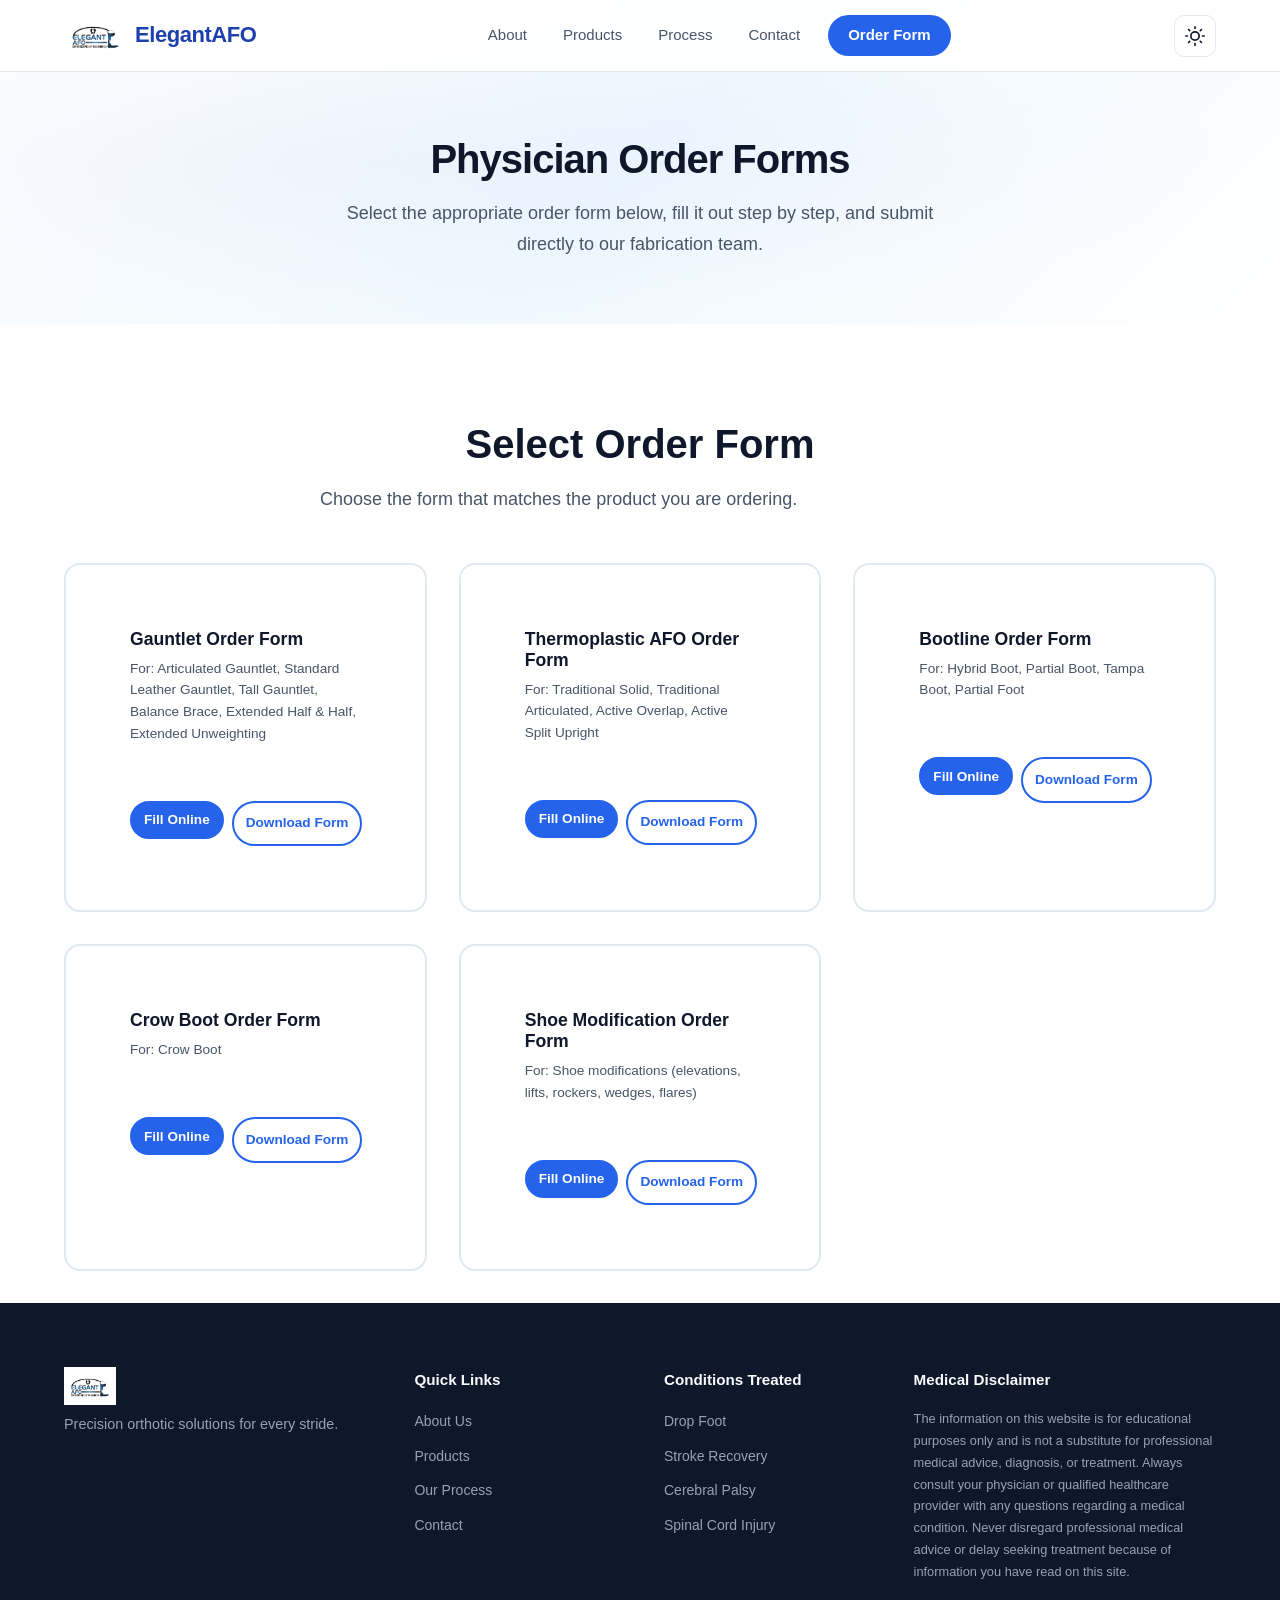
==== commit c4bffb8e: "Update order.html" ====
--- a/order.html
+++ b/order.html
@@ -3,8 +3,8 @@
 <head>
   <meta charset="UTF-8">
   <meta name="viewport" content="width=device-width, initial-scale=1.0">
-  <meta name="description" content="Submit custom AFO order forms directly to Elegant AFO Orthotics. Physicians can fill out order forms online in-browser and submit instantly.">
-  <title>Order Form | Elegant AFO Orthotics</title>
+  <meta name="description" content="Submit custom AFO order forms directly to ElegantAFO Orthotics. Physicians can fill out order forms online in-browser and submit instantly.">
+  <title>Order Form | ElegantAFO Orthotics</title>
   <link rel="stylesheet" href="style.css">
 </head>
 <body>
@@ -13,9 +13,9 @@
   <header class="site-header" role="banner">
     <nav class="navbar" role="navigation" aria-label="Main navigation">
       <div class="nav-container">
-        <a href="index.html#hero" class="nav-logo" aria-label="Elegant AFO Orthotics - Home">
-          <img src="logo.png" alt="Elegant AFO Orthotics company logo" class="logo-img" width="180" height="50">
-          <span class="logo-text">Elegant AFO</span>
+        <a href="index.html#hero" class="nav-logo" aria-label="ElegantAFO Orthotics - Home">
+          <img src="logo.png" alt="ElegantAFO Orthotics company logo" class="logo-img" width="180" height="50">
+          <span class="logo-text">ElegantAFO</span>
         </a>
 
         <button class="mobile-menu-btn" aria-label="Toggle navigation menu" aria-expanded="false" aria-controls="primary-nav">
@@ -26,7 +26,7 @@
 
         <ul class="nav-links" id="primary-nav" role="menubar">
           <li role="none"><a href="index.html#about" role="menuitem" class="nav-link">About</a></li>
-          <li role="none"><a href="index.html#products" role="menuitem" class="nav-link">Products</a></li>
+          <li role="none"><a href="index.html#sub-gauntlet" role="menuitem" class="nav-link">Products</a></li>
           <li role="none"><a href="index.html#process" role="menuitem" class="nav-link">Process</a></li>
           <li role="none"><a href="index.html#contact" role="menuitem" class="nav-link">Contact</a></li>
           <li role="none">
@@ -858,14 +858,14 @@
   <footer class="site-footer" role="contentinfo">
     <div class="container footer-grid">
       <div class="footer-brand">
-        <img src="logo.png" alt="Elegant AFO Orthotics logo" class="footer-logo" width="140" height="40">
+        <img src="logo.png" alt="ElegantAFO Orthotics logo" class="footer-logo" width="140" height="40">
         <p class="footer-tagline">Precision orthotic solutions for every stride.</p>
       </div>
       <div class="footer-links">
         <h4>Quick Links</h4>
         <ul>
           <li><a href="index.html#about">About Us</a></li>
-          <li><a href="index.html#products">Products</a></li>
+          <li><a href="index.html#sub-gauntlet">Products</a></li>
           <li><a href="index.html#process">Our Process</a></li>
           <li><a href="index.html#contact">Contact</a></li>
         </ul>
--- a/style.css
+++ b/style.css
@@ -343,6 +343,83 @@
 .nav-cta-link:hover {
   background-color: var(--action-blue-hover);
   box-shadow: 0 2px 12px rgba(37, 99, 235, 0.3);
+}
+
+/* Nav Dropdown */
+.nav-dropdown {
+  position: relative;
+}
+
+.nav-dropdown-toggle {
+  background: none;
+  border: none;
+  cursor: pointer;
+  font-family: inherit;
+  font-size: inherit;
+  gap: 0.35rem;
+}
+
+.nav-dropdown-toggle::after {
+  content: "";
+  display: inline-block;
+  width: 0.4rem;
+  height: 0.4rem;
+  border-right: 2px solid currentColor;
+  border-bottom: 2px solid currentColor;
+  transform: rotate(45deg);
+  margin-left: 0.3rem;
+  transition: transform var(--transition-fast);
+  margin-top: -2px;
+}
+
+.nav-dropdown-toggle[aria-expanded="true"]::after {
+  transform: rotate(-135deg);
+  margin-top: 2px;
+}
+
+.nav-dropdown-menu {
+  position: absolute;
+  top: 100%;
+  left: 0;
+  min-width: 200px;
+  background-color: var(--bg-card);
+  border: 1px solid var(--border-color);
+  border-radius: var(--radius-md);
+  box-shadow: var(--shadow-card-hover);
+  padding: 0.5rem 0;
+  margin-top: 0.25rem;
+  opacity: 0;
+  visibility: hidden;
+  transform: translateY(-4px);
+  transition: all var(--transition-fast);
+  z-index: 100;
+  list-style: none;
+}
+
+.nav-dropdown-menu[aria-hidden="false"] {
+  opacity: 1;
+  visibility: visible;
+  transform: translateY(0);
+}
+
+.nav-dropdown-link {
+  display: block;
+  padding: 0.5rem 1rem;
+  color: var(--text-secondary);
+  text-decoration: none;
+  font-size: 0.9375rem;
+  transition: all var(--transition-fast);
+}
+
+.nav-dropdown-link:hover,
+.nav-dropdown-link:focus-visible {
+  color: var(--action-blue);
+  background-color: var(--light-blue);
+}
+
+[data-theme="dark"] .nav-dropdown-link:hover,
+[data-theme="dark"] .nav-dropdown-link:focus-visible {
+  background-color: rgba(37, 99, 235, 0.12);
 }
 
 /* Theme Toggle */
